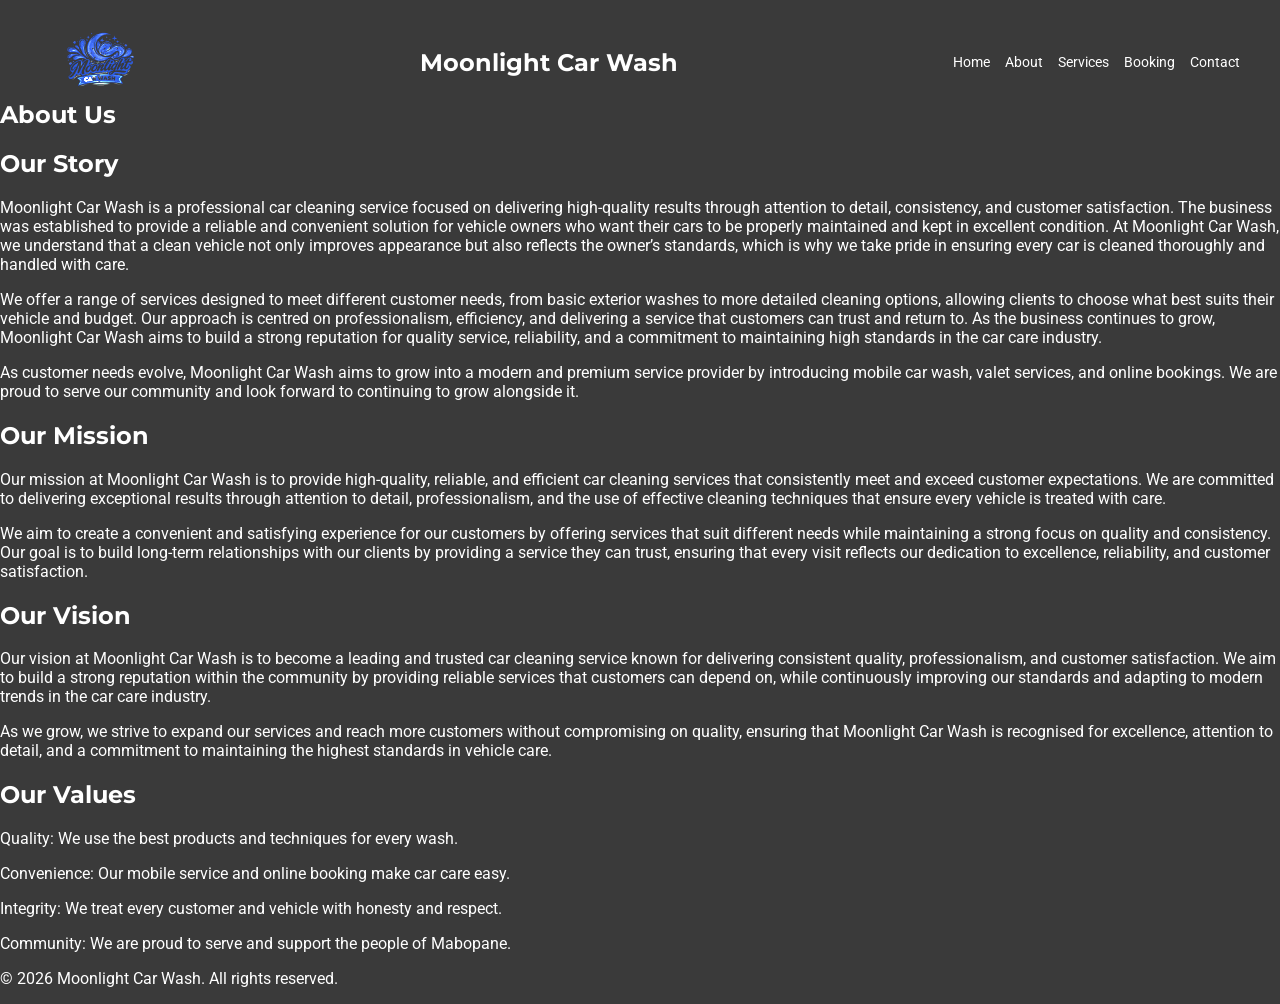
==== about.html @ e62a8f8e "edited css and added some information on my html" ====
<!DOCTYPE html>
<html>
<head>
    <title>About Us</title>
    <!-- Font Awesome for social media icons -->
    <link rel="stylesheet" href="https://cdnjs.cloudflare.com/ajax/libs/font-awesome/6.5.0/css/all.min.css">
    <link rel="stylesheet" href="css/style.css">
    <link href="https://fonts.googleapis.com/css2?family=Montserrat:wght@400;700&family=Roboto&display=swap" rel="stylesheet">
</head>

<body>
    <!-- Header with logo and navigation menu -->

    <header id="header">
    <div class="logo">
        <img src="image/image-logo.png" style="width:120px; filter: brightness(3.5);alt="logo">
    </div>

         <h2>Moonlight Car Wash</h2>
         <!-- Navigation links to all pages -->

         <nav> 
             <a href="index.html">Home</a>
             <a href="about.html">About</a>
             <a href="services.html">Services</a>
             <a href="booking.html">Booking</a>
             <a href="contact.html">Contact</a>
         </nav>
    </header> 
  
    <!-- Main about us content section -->

      <section class="page-content">
        <h1>About Us</h1>
      
        <!-- Business history -->

        <h2>Our Story</h2>
        <p>
           Moonlight Car Wash is a professional car cleaning service focused on delivering high-quality results through attention to detail, consistency, 
           and customer satisfaction. The business was established to provide a reliable and convenient solution for vehicle owners who want their
           cars to be properly maintained and kept in excellent condition. At Moonlight Car Wash, we understand that a clean vehicle not only improves 
           appearance but also reflects the owner’s standards, which is why we take pride in ensuring every car is cleaned thoroughly and handled with care.  
        </p>

         <p>
           We offer a range of services designed to meet different customer needs, from basic exterior washes to more detailed cleaning options, 
           allowing clients to choose what best suits their vehicle and budget. Our approach is centred on professionalism, efficiency, and 
           delivering a service that customers can trust and return to. As the business continues to grow, Moonlight Car Wash aims to build a strong
           reputation for quality service, reliability, and a commitment to maintaining high standards in the car care industry.
        </p>

        <p>
           As customer needs evolve, Moonlight Car Wash aims to grow into a modern and premium service provider by introducing
           mobile car wash, valet services, and online bookings. We are proud to serve our community and look forward to 
           continuing to grow alongside it.
        </p> 
 
        <!-- Mission statement -->

        <h2>Our Mission</h2>
       
        <p>
           Our mission at Moonlight Car Wash is to provide high-quality, reliable, and efficient car cleaning services that consistently meet and 
           exceed customer expectations. We are committed to delivering exceptional results through attention to detail, professionalism, 
           and the use of effective cleaning techniques that ensure every vehicle is treated with care. 
        </p>

        <p> 
           We aim to create a convenient and satisfying experience for our customers by offering services that suit different 
           needs while maintaining a strong focus on quality and consistency. Our goal is to build long-term relationships with our 
           clients by providing a service they can trust, ensuring that every visit reflects our dedication to excellence, reliability, 
           and customer satisfaction.
        </p>
       
        
        <!-- Vision statement -->

        <h2>Our Vision</h2>
        <p>
           Our vision at Moonlight Car Wash is to become a leading and trusted car cleaning service known for delivering consistent quality, professionalism, 
           and customer satisfaction. We aim to build a strong reputation within the community by providing reliable services that customers can depend on, while
           continuously improving our standards and adapting to modern trends in the car care industry. 
       </p>

        <p>
           As we grow, we strive to expand our services and reach more customers without compromising on quality, ensuring that Moonlight Car Wash 
           is recognised for excellence, attention to detail, and a commitment to maintaining the highest standards in vehicle care.
        </p>

        <!-- Core values -->

        <h2>Our Values</h2>
        <p>Quality: We use the best products and techniques for every wash.</p>
        <p>Convenience: Our mobile service and online booking make car care easy.</p>
        <p>Integrity: We treat every customer and vehicle with honesty and respect.</p>
        <p>Community: We are proud to serve and support the people of Mabopane.</p>
    </section>
   
    <!-- Footer with copyright -->

    <footer>
        <p>&copy; 2026 Moonlight Car Wash. All rights reserved.</p>
    </footer>

  </body>
</html>
---- css/style.css ----
* {
    box-sizing: border-box;
}

body {
    margin: 0;
    font-family: 'Roboto', sans-serif;
    background-color: #3a3a3a;
    color: #ffffff;
    overflow-x: hidden;
}


h1, h2, h3 {
    font-family: 'Montserrat', sans-serif;
}


header {
    position: absolute;
    top: 0;
    width: 100%;

    display: flex;
    justify-content: space-between;
    align-items: center;

    padding: 20px 40px;
}

.page-content { 
    margin-top: 100px;
}


nav {
    display: flex;
    align-items: center;
}

nav a {
    color: #ffffff;
    margin-left: 15px;
    text-decoration: none;
    font-size: 14px;
}


.hero {
    height: 100vh;

    display: flex;
    flex-direction: column;
    justify-content: center;

    padding: 0 40px;

    background: linear-gradient(
        rgba(0,0,0,0.6),
        rgba(0,0,0,0.9)
    ),
    url("images/hero.jpg");

    background-size: cover;
    background-position: center;
}

.hero h1 {
    font-size: 60px;
    margin: 0;
}

.hero p {
    font-size: 18px;
    color: #9e9e9e;
}


.btn {
    margin-top: 20px;
    padding: 10px 25px;

    border: 1px solid #ffffff;
    background: transparent;
    color: #ffffff;

    text-decoration: none;
    display: inline-block;
    width: fit-content;
}

.btn:hover {
    background: #ffffff;
    color: #000000;
}


.services {
    padding: 100px 60px;
    background-color: #3a3a3a;
}

.services h2 {
    font-size: 45px;
    margin-bottom: 50px;
}


.service-container {
    display: flex;
    gap: 35px;
    justify-content: center;
    flex-wrap: wrap;
}


.service-box {
    width: 350px;
}


.service-box img {
    width: 100%;
    height: 250px;
    object-fit: cover;

    transition: 0.4s;
}

.service-box:hover img {
    transform: scale(1.03);
}


.service-box h3 {
    font-size: 24px;
    margin-top: 20px;
}

.service-box p {
    color: #d6d6d6;
    line-height: 1.6;
}

@media (max-width: 768px) {

    header {
        padding: 15px 20px;
    }

    nav {
        flex-wrap: wrap;
        justify-content: center;
    }

    nav a {
        margin: 8px;
        font-size: 12px;
    }

    .hero {
        padding: 0 20px;
    }

    .hero h1 {
        font-size: 35px;
    }

    .hero p {
        font-size: 14px;
    }

    .service-container {
        flex-direction: column;
        align-items: center;
    }

    .service-box {
        width: 90%;
    }
}

.service-box {
    width: 350px;
    height: 300px;

    display: flex;
    align-items: flex-end;
    padding: 20px;

    color: #ffffff;

    background-size: cover;
    background-position: center;

    position: relative;
    overflow: hidden;
}


.service-box::before {
    content: "";
    position: absolute;
    top: 0;
    left: 0;
    right: 0;
    bottom: 0;

    background: rgba(0, 0, 0, 0.5);
}


.service-box h3 {
    position: relative;
    z-index: 1;
    font-size: 24px;
}

.service-box p {
    position: relative;
    z-index: 1;

 .basic {
     background-image: url("image/professional-washer-blue-uniform-washing-luxury-car-with-water-gun-open-air-car-wash.jpg");
}
.valet {
    background-image: url("image/car-wash-detailing-station (1).jpg");
}

.mobile {
        background-image:url("image/car-wash-detail.jpg");

}

section {
    padding-top: 120px;
}
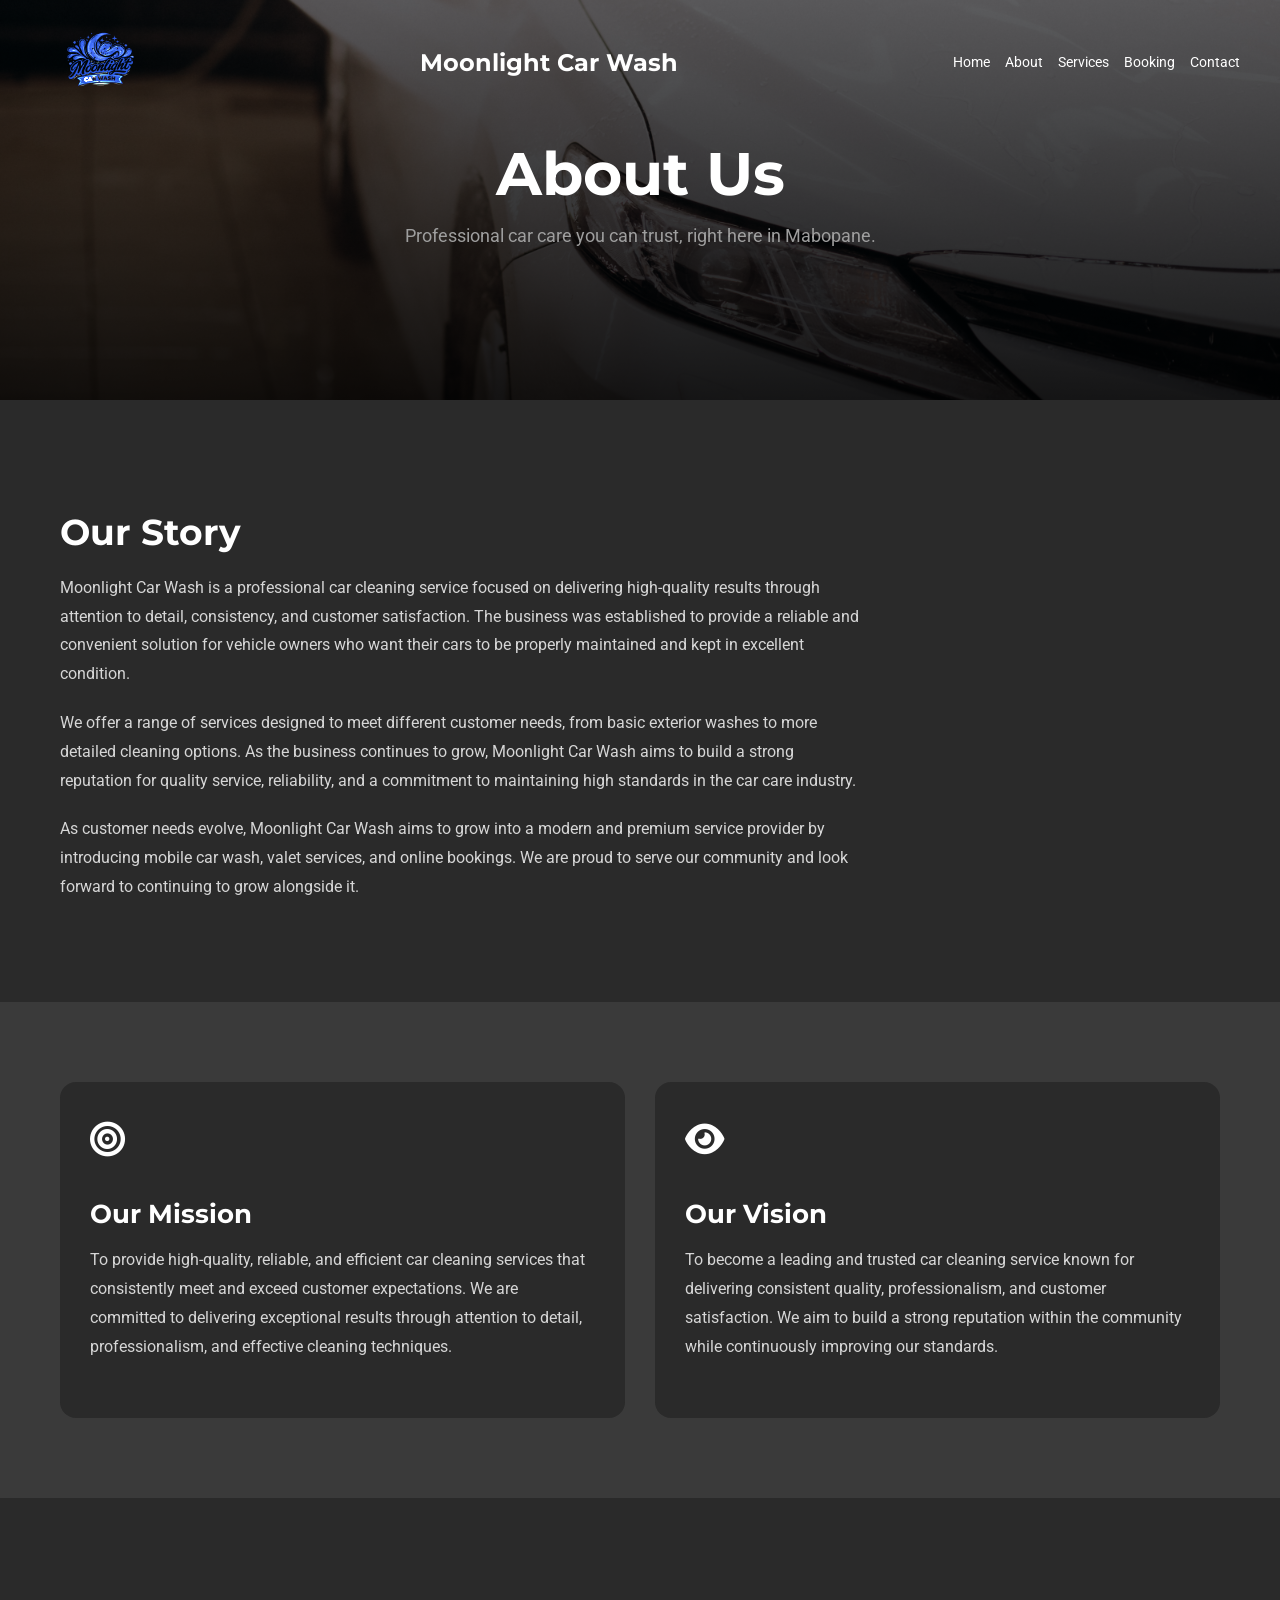
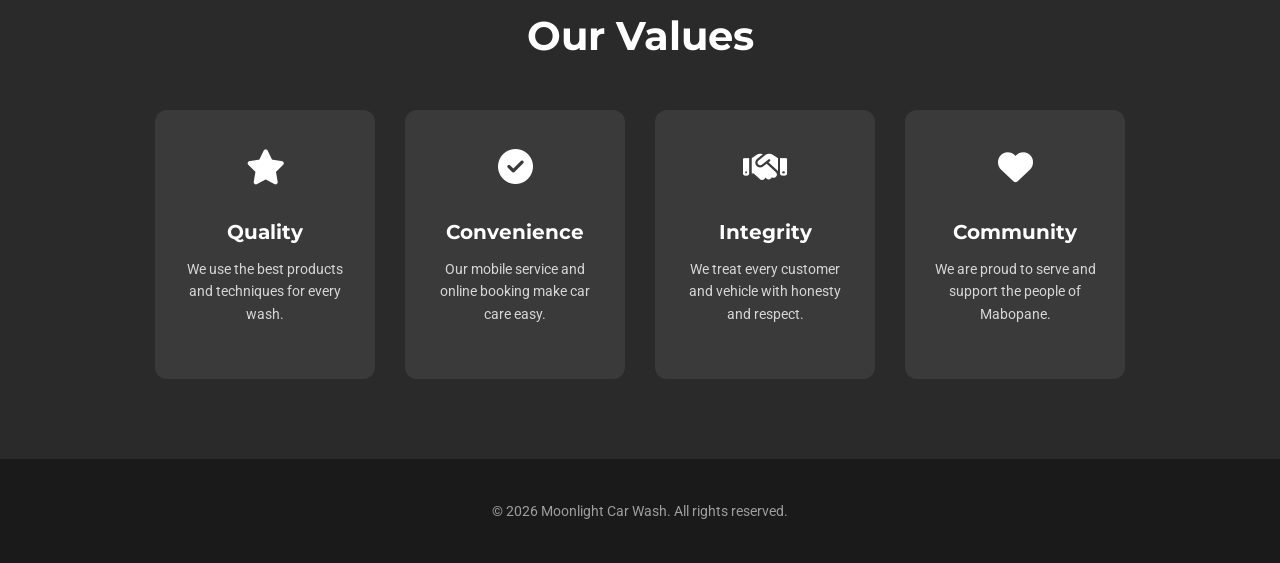
==== commit 8a241854: "styled booking and contact using css" ====
--- a/about.html
+++ b/about.html
@@ -1,107 +1,88 @@
 <!DOCTYPE html>
-<html>
+<html lang="en">
 <head>
+    <meta charset="UTF-8">
+    <meta name="viewport" content="width=device-width, initial-scale=1.0">
     <title>About Us</title>
-    <!-- Font Awesome for social media icons -->
     <link rel="stylesheet" href="https://cdnjs.cloudflare.com/ajax/libs/font-awesome/6.5.0/css/all.min.css">
     <link rel="stylesheet" href="css/style.css">
     <link href="https://fonts.googleapis.com/css2?family=Montserrat:wght@400;700&family=Roboto&display=swap" rel="stylesheet">
 </head>
 
 <body>
-    <!-- Header with logo and navigation menu -->
 
-    <header id="header">
-    <div class="logo">
-        <img src="image/image-logo.png" style="width:120px; filter: brightness(3.5);alt="logo">
-    </div>
+    <header>
+        <div class="logo">
+            <img src="image/image-logo.png" style="width:120px; filter: brightness(3.5);" alt="logo">
+        </div>
+        <h2>Moonlight Car Wash</h2>
+        <nav>
+            <a href="index.html">Home</a>
+            <a href="about.html">About</a>
+            <a href="services.html">Services</a>
+            <a href="booking.html">Booking</a>
+            <a href="contact.html">Contact</a>
+        </nav>
+    </header>
 
-         <h2>Moonlight Car Wash</h2>
-         <!-- Navigation links to all pages -->
+    <section class="about-hero">
+        <h1>About Us</h1>
+        <p>Professional car care you can trust, right here in Mabopane.</p>
+    </section>
 
-         <nav> 
-             <a href="index.html">Home</a>
-             <a href="about.html">About</a>
-             <a href="services.html">Services</a>
-             <a href="booking.html">Booking</a>
-             <a href="contact.html">Contact</a>
-         </nav>
-    </header> 
-  
-    <!-- Main about us content section -->
+    <section class="about-story">
+        <div class="about-text">
+            <h2>Our Story</h2>
+            <p>Moonlight Car Wash is a professional car cleaning service focused on delivering high-quality results through attention to detail, consistency, and customer satisfaction. The business was established to provide a reliable and convenient solution for vehicle owners who want their cars to be properly maintained and kept in excellent condition.</p>
+            <p>We offer a range of services designed to meet different customer needs, from basic exterior washes to more detailed cleaning options. As the business continues to grow, Moonlight Car Wash aims to build a strong reputation for quality service, reliability, and a commitment to maintaining high standards in the car care industry.</p>
+            <p>As customer needs evolve, Moonlight Car Wash aims to grow into a modern and premium service provider by introducing mobile car wash, valet services, and online bookings. We are proud to serve our community and look forward to continuing to grow alongside it.</p>
+        </div>
+    </section>
 
-      <section class="page-content">
-        <h1>About Us</h1>
-      
-        <!-- Business history -->
+    <section class="about-cards">
+        <div class="about-card">
+            <i class="fa fa-bullseye"></i>
+            <h2>Our Mission</h2>
+            <p>To provide high-quality, reliable, and efficient car cleaning services that consistently meet and exceed customer expectations. We are committed to delivering exceptional results through attention to detail, professionalism, and effective cleaning techniques.</p>
+        </div>
 
-        <h2>Our Story</h2>
-        <p>
-           Moonlight Car Wash is a professional car cleaning service focused on delivering high-quality results through attention to detail, consistency, 
-           and customer satisfaction. The business was established to provide a reliable and convenient solution for vehicle owners who want their
-           cars to be properly maintained and kept in excellent condition. At Moonlight Car Wash, we understand that a clean vehicle not only improves 
-           appearance but also reflects the owner’s standards, which is why we take pride in ensuring every car is cleaned thoroughly and handled with care.  
-        </p>
+        <div class="about-card">
+            <i class="fa fa-eye"></i>
+            <h2>Our Vision</h2>
+            <p>To become a leading and trusted car cleaning service known for delivering consistent quality, professionalism, and customer satisfaction. We aim to build a strong reputation within the community while continuously improving our standards.</p>
+        </div>
+    </section>
 
-         <p>
-           We offer a range of services designed to meet different customer needs, from basic exterior washes to more detailed cleaning options, 
-           allowing clients to choose what best suits their vehicle and budget. Our approach is centred on professionalism, efficiency, and 
-           delivering a service that customers can trust and return to. As the business continues to grow, Moonlight Car Wash aims to build a strong
-           reputation for quality service, reliability, and a commitment to maintaining high standards in the car care industry.
-        </p>
-
-        <p>
-           As customer needs evolve, Moonlight Car Wash aims to grow into a modern and premium service provider by introducing
-           mobile car wash, valet services, and online bookings. We are proud to serve our community and look forward to 
-           continuing to grow alongside it.
-        </p> 
- 
-        <!-- Mission statement -->
-
-        <h2>Our Mission</h2>
-       
-        <p>
-           Our mission at Moonlight Car Wash is to provide high-quality, reliable, and efficient car cleaning services that consistently meet and 
-           exceed customer expectations. We are committed to delivering exceptional results through attention to detail, professionalism, 
-           and the use of effective cleaning techniques that ensure every vehicle is treated with care. 
-        </p>
-
-        <p> 
-           We aim to create a convenient and satisfying experience for our customers by offering services that suit different 
-           needs while maintaining a strong focus on quality and consistency. Our goal is to build long-term relationships with our 
-           clients by providing a service they can trust, ensuring that every visit reflects our dedication to excellence, reliability, 
-           and customer satisfaction.
-        </p>
-       
-        
-        <!-- Vision statement -->
-
-        <h2>Our Vision</h2>
-        <p>
-           Our vision at Moonlight Car Wash is to become a leading and trusted car cleaning service known for delivering consistent quality, professionalism, 
-           and customer satisfaction. We aim to build a strong reputation within the community by providing reliable services that customers can depend on, while
-           continuously improving our standards and adapting to modern trends in the car care industry. 
-       </p>
-
-        <p>
-           As we grow, we strive to expand our services and reach more customers without compromising on quality, ensuring that Moonlight Car Wash 
-           is recognised for excellence, attention to detail, and a commitment to maintaining the highest standards in vehicle care.
-        </p>
-
-        <!-- Core values -->
-
+    <section class="about-values">
         <h2>Our Values</h2>
-        <p>Quality: We use the best products and techniques for every wash.</p>
-        <p>Convenience: Our mobile service and online booking make car care easy.</p>
-        <p>Integrity: We treat every customer and vehicle with honesty and respect.</p>
-        <p>Community: We are proud to serve and support the people of Mabopane.</p>
+        <div class="values-container">
+            <div class="value-box">
+                <i class="fa fa-star"></i>
+                <h3>Quality</h3>
+                <p>We use the best products and techniques for every wash.</p>
+            </div>
+            <div class="value-box">
+                <i class="fa fa-check-circle"></i>
+                <h3>Convenience</h3>
+                <p>Our mobile service and online booking make car care easy.</p>
+            </div>
+            <div class="value-box">
+                <i class="fa fa-handshake"></i>
+                <h3>Integrity</h3>
+                <p>We treat every customer and vehicle with honesty and respect.</p>
+            </div>
+            <div class="value-box">
+                <i class="fa fa-heart"></i>
+                <h3>Community</h3>
+                <p>We are proud to serve and support the people of Mabopane.</p>
+            </div>
+        </div>
     </section>
-   
-    <!-- Footer with copyright -->
 
     <footer>
         <p>&copy; 2026 Moonlight Car Wash. All rights reserved.</p>
     </footer>
 
-  </body>
+</body>
 </html>
+
--- a/css/style.css
+++ b/css/style.css
@@ -100,11 +100,12 @@
 .services {
     padding: 100px 60px;
     background-color: #3a3a3a;
+    text-align: center;
 }
 
 .services h2 {
     font-size: 45px;
-    margin-bottom: 50px;
+    margin-bottom: 20px;
 }
 
 
@@ -181,59 +182,653 @@
         width: 90%;
     }
 }
-
 .service-box {
-    width: 350px;
-    height: 300px;
-
-    display: flex;
-    align-items: flex-end;
+    width: 300px;
+    height: 350px;
+    border-radius: 20px;
+    overflow: hidden;
+    display: flex;
+    flex-direction: column;
+    justify-content: flex-end;
     padding: 20px;
-
-    color: #ffffff;
-
+    color: #ffffff;
     background-size: cover;
     background-position: center;
-
     position: relative;
-    overflow: hidden;
-}
-
+}
 
 .service-box::before {
     content: "";
     position: absolute;
-    top: 0;
-    left: 0;
-    right: 0;
-    bottom: 0;
-
-    background: rgba(0, 0, 0, 0.5);
-}
-
+    inset: 0;
+    background: linear-gradient(
+        to top,
+        rgba(0, 0, 0, 0.8),
+        rgba(0, 0, 0, 0.2)
+    );
+}
 
 .service-box h3 {
     position: relative;
     z-index: 1;
-    font-size: 24px;
+    font-size: 18px;
 }
 
 .service-box p {
     position: relative;
     z-index: 1;
-
- .basic {
-     background-image: url("image/professional-washer-blue-uniform-washing-luxury-car-with-water-gun-open-air-car-wash.jpg");
-}
+}
+
+.basic {
+    background-image: url("../image/professional-washer-blue-uniform-washing-luxury-car-with-water-gun-open-air-car-wash.jpg");
+}
+
 .valet {
-    background-image: url("image/car-wash-detailing-station (1).jpg");
+    background-image: url("../image/car-wash-detailing-station (1).jpg");
 }
 
 .mobile {
-        background-image:url("image/car-wash-detail.jpg");
-
-}
-
-section {
+    background-image: url("../image/car-wash-detail.jpg");
+}
+
+.section {
     padding-top: 120px;
+}
+
+.service .btn {
+    margin-bottom: 40px;
+    display: inline-block;
+}
+
+.why-us {
+    padding: 80px 60px;
+    background-color: #2a2a2a;
+    text-align: center;
+}
+
+.why-us h2 {
+    font-size: 40px;
+    margin-bottom: 15px;
+}
+
+.why-us > p {
+    color: #9e9e9e;
+    margin-bottom: 50px;
+}
+
+.why-container {
+    display: flex;
+    justify-content: center;
+    gap: 30px;
+    flex-wrap: wrap;
+}
+
+.why-box {
+    background-color: #3a3a3a;
+    border: 1px solid #555;
+    border-radius: 12px;
+    padding: 30px 20px;
+    width: 200px;
+    text-align: center;
+}
+
+.why-box i {
+    font-size: 30px;
+    margin-bottom: 15px;
+    color: #ffffff;
+}
+
+.why-box p {
+    color: #d6d6d6;
+    font-size: 14px;
+    line-height: 1.6;
+}
+
+footer {
+    background-color: #1a1a1a;
+    text-align: center;
+    padding: 30px;
+    color: #9e9e9e;
+    font-size: 14px;
+}
+
+.hero {
+    height: 100vh;
+    display: flex;
+    flex-direction: column;
+    justify-content: center;
+    padding: 0 40px;
+    background: linear-gradient(
+        rgba(0,0,0,0.5),
+        rgba(0,0,0,0.8)
+    ),
+    url("../image/car-wash-spray.jpg");
+    background-size: cover;
+    background-position: center;
+}
+
+.hero h1 {
+    font-size: 80px;
+    margin: 0;
+}
+
+.hero p {
+    font-size: 20px;
+    color: #9e9e9e;
+}
+
+.page-content {
+    padding: 140px 60px 80px;
+}
+
+.page-content h1 {
+    font-size: 50px;
+    margin-bottom: 10px;
+}
+
+.page-subtitle {
+    color: #9e9e9e;
+    margin-bottom: 60px;
+    font-size: 16px;
+}
+
+.pricing-container {
+    display: flex;
+    flex-direction: column;
+    gap: 40px;
+}
+
+.pricing-box {
+    display: flex;
+    gap: 40px;
+    background-color: #2a2a2a;
+    border-radius: 16px;
+    overflow: hidden;
+    align-items: center;
+}
+
+.pricing-box img {
+    width: 350px;
+    height: 250px;
+    object-fit: cover;
+    flex-shrink: 0;
+}
+
+.pricing-info {
+    padding: 30px;
+}
+
+.pricing-info h2 {
+    font-size: 28px;
+    margin-bottom: 10px;
+}
+
+.pricing-info p {
+    color: #d6d6d6;
+    line-height: 1.6;
+}
+
+.pricing-info ul {
+    color: #d6d6d6;
+    line-height: 2;
+    padding-left: 20px;
+    margin-bottom: 20px;
+}
+
+.price {
+    font-size: 28px;
+    font-weight: bold;
+    color: #ffffff;
+    margin-bottom: 20px;
+}
+
+.additional-services {
+    margin-top: 80px;
+    text-align: center;
+}
+
+.additional-services h2 {
+    font-size: 36px;
+    margin-bottom: 40px;
+}
+
+.additional-container {
+    display: flex;
+    justify-content: center;
+    gap: 30px;
+    flex-wrap: wrap;
+}
+
+.additional-box {
+    background-color: #2a2a2a;
+    border-radius: 12px;
+    padding: 40px 30px;
+    width: 200px;
+    text-align: center;
+}
+
+.additional-box i {
+    font-size: 35px;
+    margin-bottom: 15px;
+    color: #ffffff;
+}
+
+.additional-box p {
+    color: #d6d6d6;
+    font-size: 16px;
+}
+
+@media (max-width: 768px) {
+    .pricing-box {
+        flex-direction: column;
+    }
+
+    .pricing-box img {
+        width: 100%;
+        height: 200px;
+    }
+
+    .page-content {
+        padding: 120px 20px 60px;
+    }
+}
+
+.about-hero {
+    background: linear-gradient(
+        rgba(0,0,0,0.6),
+        rgba(0,0,0,0.9)
+    ),
+    url("../image/car-wash-spray.jpg");
+    background-size: cover;
+    background-position: center;
+    height: 400px;
+    display: flex;
+    flex-direction: column;
+    justify-content: center;
+    align-items: center;
+    text-align: center;
+    padding: 0 40px;
+}
+
+.about-hero h1 {
+    font-size: 60px;
+    margin: 0;
+}
+
+.about-hero p {
+    color: #9e9e9e;
+    font-size: 18px;
+    margin-top: 15px;
+}
+
+.about-story {
+    padding: 80px 60px;
+    background-color: #2a2a2a;
+}
+
+.about-text h2 {
+    font-size: 36px;
+    margin-bottom: 20px;
+}
+
+.about-text p {
+    color: #d6d6d6;
+    line-height: 1.8;
+    margin-bottom: 20px;
+    max-width: 800px;
+}
+
+.about-cards {
+    display: flex;
+    gap: 30px;
+    padding: 80px 60px;
+    background-color: #3a3a3a;
+    flex-wrap: wrap;
+}
+
+.about-card {
+    flex: 1;
+    min-width: 280px;
+    background-color: #2a2a2a;
+    border-radius: 16px;
+    padding: 40px 30px;
+}
+
+.about-card i {
+    font-size: 35px;
+    margin-bottom: 20px;
+    color: #ffffff;
+}
+
+.about-card h2 {
+    font-size: 26px;
+    margin-bottom: 15px;
+}
+
+.about-card p {
+    color: #d6d6d6;
+    line-height: 1.8;
+}
+
+.about-values {
+    padding: 80px 60px;
+    background-color: #2a2a2a;
+    text-align: center;
+}
+
+.about-values h2 {
+    font-size: 40px;
+    margin-bottom: 50px;
+}
+
+.values-container {
+    display: flex;
+    justify-content: center;
+    gap: 30px;
+    flex-wrap: wrap;
+}
+
+.value-box {
+    background-color: #3a3a3a;
+    border-radius: 12px;
+    padding: 40px 25px;
+    width: 220px;
+    text-align: center;
+}
+
+.value-box i {
+    font-size: 35px;
+    margin-bottom: 15px;
+    color: #ffffff;
+}
+
+.value-box h3 {
+    font-size: 20px;
+    margin-bottom: 10px;
+}
+
+.value-box p {
+    color: #d6d6d6;
+    font-size: 14px;
+    line-height: 1.6;
+}
+
+@media (max-width: 768px) {
+    .about-hero h1 {
+        font-size: 40px;
+    }
+
+    .about-story,
+    .about-cards,
+    .about-values {
+        padding: 60px 20px;
+    }
+
+    .about-cards {
+        flex-direction: column;
+    }
+}
+
+.booking-hero {
+    background: linear-gradient(
+        rgba(0,0,0,0.6),
+        rgba(0,0,0,0.9)
+    ),
+    url("../image/car-wash-spray.jpg");
+    background-size: cover;
+    background-position: center;
+    height: 350px;
+    display: flex;
+    flex-direction: column;
+    justify-content: center;
+    align-items: center;
+    text-align: center;
+    padding: 0 40px;
+}
+
+.booking-hero h1 {
+    font-size: 55px;
+    margin: 0;
+}
+
+.booking-hero p {
+    color: #9e9e9e;
+    font-size: 18px;
+    margin-top: 15px;
+}
+
+.booking-section {
+    padding: 80px 60px;
+    background-color: #3a3a3a;
+    display: flex;
+    justify-content: center;
+}
+
+.booking-form {
+    background-color: #2a2a2a;
+    border-radius: 16px;
+    padding: 50px;
+    width: 100%;
+    max-width: 600px;
+}
+
+.booking-form h2 {
+    font-size: 28px;
+    margin-bottom: 30px;
+}
+
+.form-group {
+    margin-bottom: 25px;
+    display: flex;
+    flex-direction: column;
+}
+
+.form-group label {
+    font-size: 14px;
+    margin-bottom: 8px;
+    color: #9e9e9e;
+    font-family: 'Montserrat', sans-serif;
+}
+
+.form-group input,
+.form-group select,
+.form-group textarea {
+    background-color: #3a3a3a;
+    border: 1px solid #555;
+    border-radius: 8px;
+    padding: 12px 15px;
+    color: #ffffff;
+    font-size: 14px;
+    font-family: 'Roboto', sans-serif;
+    outline: none;
+}
+
+.form-group input:focus,
+.form-group select:focus,
+.form-group textarea:focus {
+    border-color: #ffffff;
+}
+
+.form-group textarea {
+    height: 120px;
+    resize: vertical;
+}
+
+.form-group select option {
+    background-color: #2a2a2a;
+}
+
+.booking-form .btn {
+    width: 100%;
+    text-align: center;
+    padding: 15px;
+    font-size: 16px;
+    cursor: pointer;
+    font-family: 'Montserrat', sans-serif;
+}
+
+@media (max-width: 768px) {
+    .booking-section {
+        padding: 60px 20px;
+    }
+
+    .booking-form {
+        padding: 30px 20px;
+    }
+
+    .booking-hero h1 {
+        font-size: 36px;
+    }
+}
+
+.contact-hero {
+    background: linear-gradient(
+        rgba(0,0,0,0.6),
+        rgba(0,0,0,0.9)
+    ),
+    url("../image/car-wash-spray.jpg");
+    background-size: cover;
+    background-position: center;
+    height: 350px;
+    display: flex;
+    flex-direction: column;
+    justify-content: center;
+    align-items: center;
+    text-align: center;
+    padding: 0 40px;
+}
+
+.contact-hero h1 {
+    font-size: 55px;
+    margin: 0;
+}
+
+.contact-hero p {
+    color: #9e9e9e;
+    font-size: 18px;
+    margin-top: 15px;
+}
+
+.contact-section {
+    display: flex;
+    gap: 40px;
+    padding: 80px 60px;
+    background-color: #3a3a3a;
+    flex-wrap: wrap;
+}
+
+.contact-info {
+    flex: 1;
+    min-width: 280px;
+    display: flex;
+    flex-direction: column;
+    gap: 30px;
+}
+
+.contact-info h2 {
+    font-size: 28px;
+    margin-bottom: 10px;
+}
+
+.contact-detail {
+    display: flex;
+    align-items: flex-start;
+    gap: 20px;
+    background-color: #2a2a2a;
+    border-radius: 12px;
+    padding: 20px;
+}
+
+.contact-detail i {
+    font-size: 22px;
+    color: #ffffff;
+    margin-top: 4px;
+}
+
+.contact-detail h3 {
+    font-size: 16px;
+    margin: 0 0 5px;
+}
+
+.contact-detail p {
+    color: #d6d6d6;
+    margin: 0;
+    font-size: 14px;
+}
+
+.social-links h3 {
+    font-size: 18px;
+    margin-bottom: 15px;
+}
+
+.social-icons {
+    display: flex;
+    gap: 15px;
+}
+
+.social-icons a {
+    background-color: #2a2a2a;
+    color: #ffffff;
+    width: 45px;
+    height: 45px;
+    border-radius: 50%;
+    display: flex;
+    align-items: center;
+    justify-content: center;
+    font-size: 18px;
+    text-decoration: none;
+    transition: background 0.3s;
+}
+
+.social-icons a:hover {
+    background-color: #ffffff;
+    color: #000000;
+}
+
+.contact-form {
+    flex: 1;
+    min-width: 280px;
+    background-color: #2a2a2a;
+    border-radius: 16px;
+    padding: 40px;
+}
+
+.contact-form h2 {
+    font-size: 28px;
+    margin-bottom: 30px;
+}
+
+.contact-form .btn {
+    width: 100%;
+    text-align: center;
+    padding: 15px;
+    font-size: 16px;
+    cursor: pointer;
+    font-family: 'Montserrat', sans-serif;
+}
+
+.map-section {
+    padding: 60px;
+    background-color: #2a2a2a;
+}
+
+.map-section h2 {
+    font-size: 36px;
+    margin-bottom: 30px;
+    text-align: center;
+}
+
+@media (max-width: 768px) {
+    .contact-section {
+        flex-direction: column;
+        padding: 60px 20px;
+    }
+
+    .contact-hero h1 {
+        font-size: 36px;
+    }
+
+    .map-section {
+        padding: 40px 20px;
+    }
 }
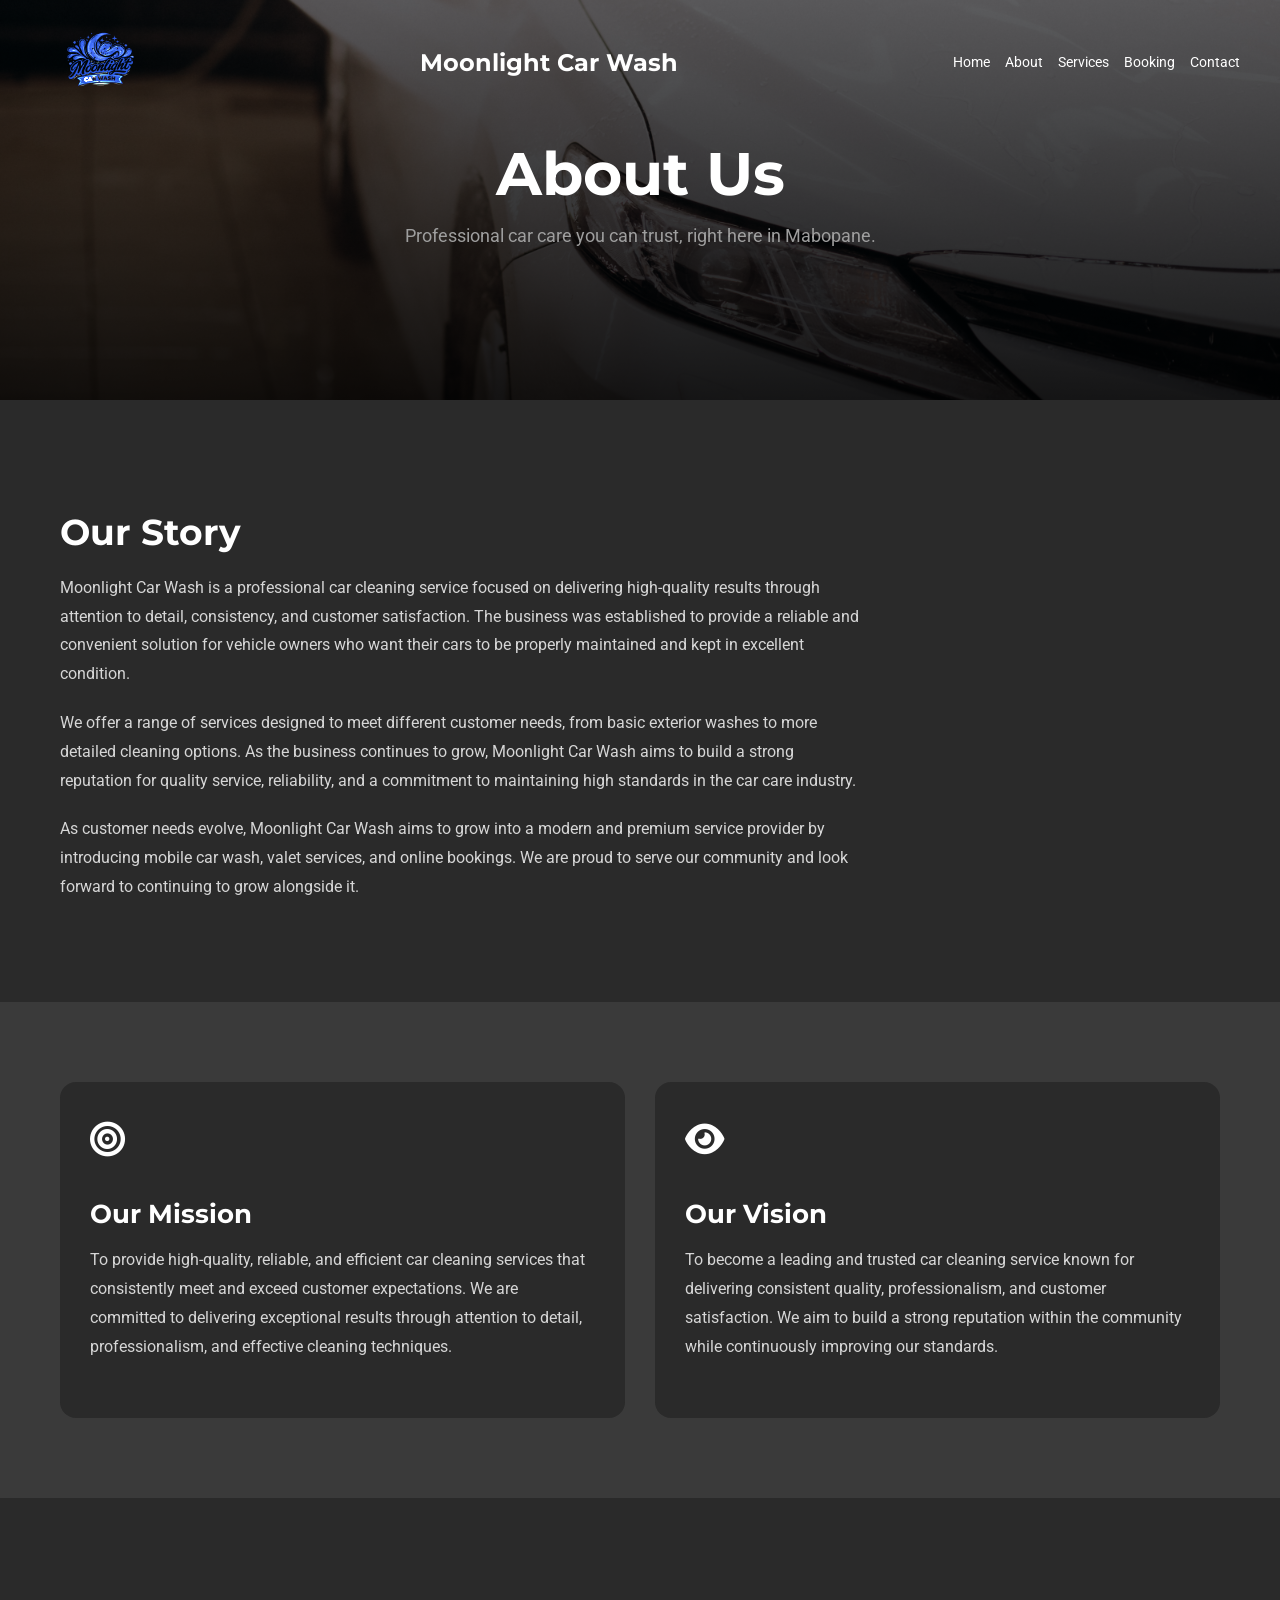
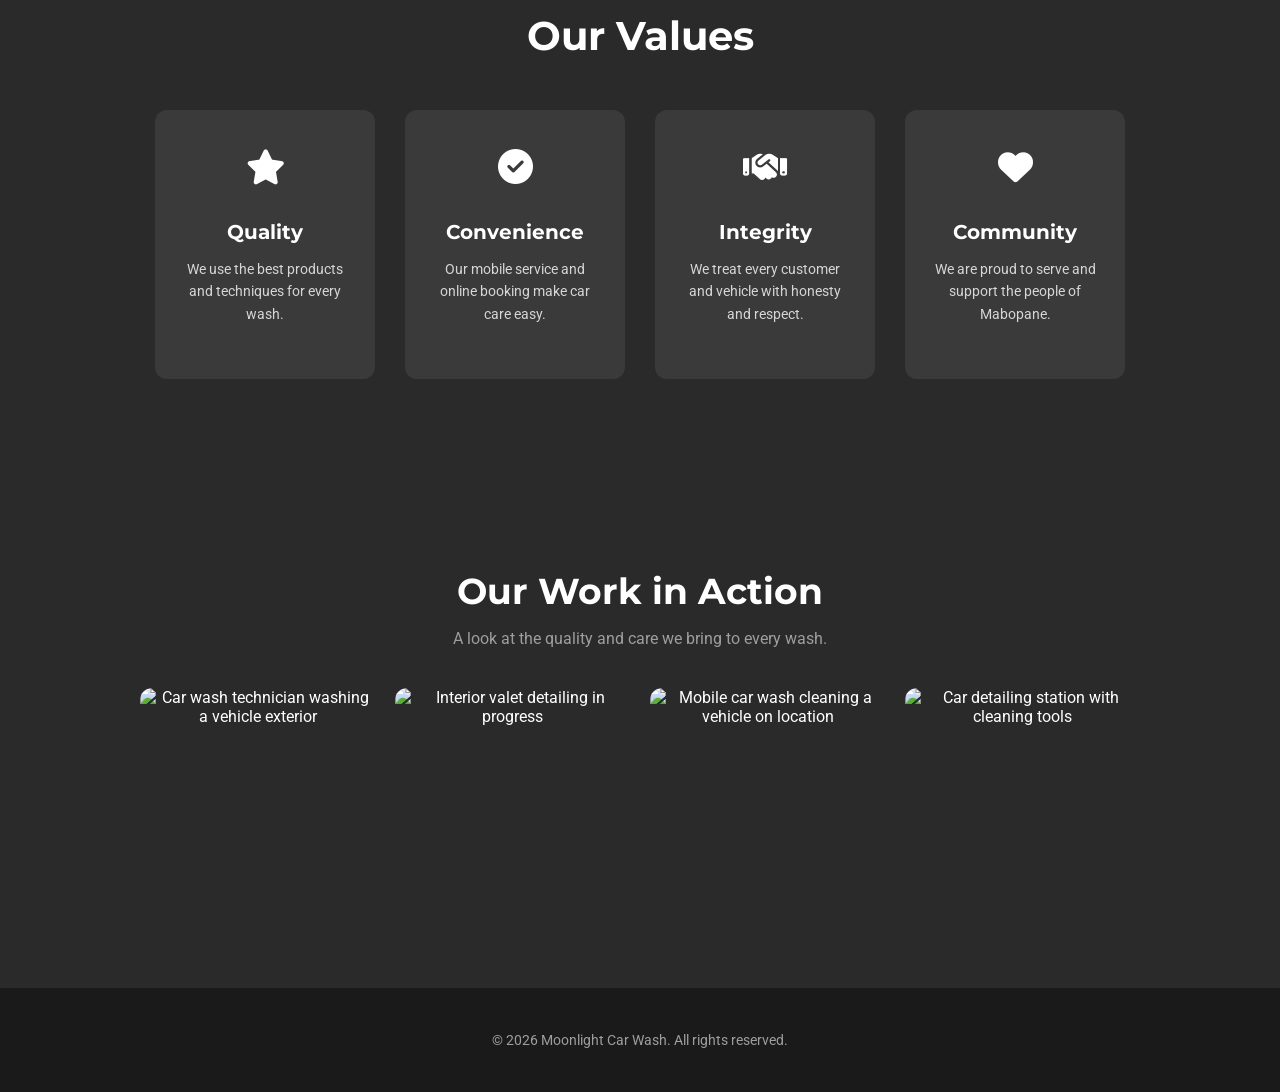
==== commit fa7116d5: "edited css and java script" ====
--- a/about.html
+++ b/about.html
@@ -3,7 +3,13 @@
 <head>
     <meta charset="UTF-8">
     <meta name="viewport" content="width=device-width, initial-scale=1.0">
-    <title>About Us</title>
+    <title>About Us | Moonlight Car Wash</title>
+    <meta name="description" content="Learn about Moonlight Car Wash's mission, vision, and values. A trusted car cleaning service based in Mabopane, South Africa.">
+
+
+    <meta name="description" content="Moonlight Car Wash offers professional car cleaning services in Mabopane, including basic wash, valet service, and mobile car wash at affordable prices.">
+    <meta name="keywords" content="car wash Mabopane, mobile car wash, valet service, car cleaning South Africa">
+
     <link rel="stylesheet" href="https://cdnjs.cloudflare.com/ajax/libs/font-awesome/6.5.0/css/all.min.css">
     <link rel="stylesheet" href="css/style.css">
     <link href="https://fonts.googleapis.com/css2?family=Montserrat:wght@400;700&family=Roboto&display=swap" rel="stylesheet">
@@ -16,7 +22,14 @@
             <img src="image/image-logo.png" style="width:120px; filter: brightness(3.5);" alt="logo">
         </div>
         <h2>Moonlight Car Wash</h2>
-        <nav>
+
+        <div class="hamburger" id="hamburger">
+            <span></span>
+            <span></span>
+            <span></span>
+        </div>
+
+        <nav id="nav-menu">
             <a href="index.html">Home</a>
             <a href="about.html">About</a>
             <a href="services.html">Services</a>
@@ -79,9 +92,27 @@
         </div>
     </section>
 
+    <section class="gallery-section">
+    <h2>Our Work in Action</h2>
+    <p>A look at the quality and care we bring to every wash.</p>
+
+    <div class="gallery-grid">
+        <img src="image/carwash 1.jpg" alt="Car wash technician washing a vehicle exterior" class="gallery-img">
+        <img src="image/carwash 2.jpg" alt="Interior valet detailing in progress" class="gallery-img">
+        <img src="image/carwash 3.jpg" alt="Mobile car wash cleaning a vehicle on location" class="gallery-img">
+        <img src="image/carwash 6.jpg" alt="Car detailing station with cleaning tools" class="gallery-img">
+    </div>
+</section>
+
+<div class="lightbox-overlay" id="lightbox">
+    <button class="lightbox-close" id="lightbox-close">&times;</button>
+    <img src="" alt="" id="lightbox-img">
+</div>
     <footer>
         <p>&copy; 2026 Moonlight Car Wash. All rights reserved.</p>
     </footer>
+     
+    <script src="javascript/script.js"></script>
 
 </body>
 </html>
--- a/css/style.css
+++ b/css/style.css
@@ -831,4 +831,312 @@
     .map-section {
         padding: 40px 20px;
     }
-}+}
+
+.hamburger {
+    display: none;
+    flex-direction: column;
+    gap: 5px;
+    cursor: pointer;
+    z-index: 200;
+}
+
+.hamburger span {
+    width: 25px;
+    height: 3px;
+    background-color: #ffffff;
+}
+
+@media (max-width: 768px) {
+    .hamburger {
+        display: flex;
+    }
+
+    nav {
+        position: fixed;
+        top: 0;
+        right: -100%;
+        height: 100vh;
+        width: 250px;
+        background-color: #1a1a1a;
+        flex-direction: column;
+        justify-content: center;
+        align-items: center;
+        transition: right 0.4s ease;
+    }
+
+    nav.active {
+        right: 0;
+    }
+
+    nav a {
+        margin: 15px 0;
+        font-size: 18px;
+    }
+}
+
+.error-message {
+    color: #ff6b6b;
+    font-size: 12px;
+    margin-top: 5px;
+    display: block;
+    min-height: 16px;
+}
+
+.success-message {
+    color: #4caf50;
+    font-size: 14px;
+    margin-top: 15px;
+    text-align: center;
+    font-weight: bold;
+}
+
+.faq-section {
+    padding: 80px 60px;
+    background-color: #3a3a3a;
+}
+
+.faq-section h2 {
+    font-size: 36px;
+    text-align: center;
+    margin-bottom: 50px;
+}
+
+.accordion {
+    max-width: 700px;
+    margin: 0 auto;
+}
+
+.accordion-item {
+    background-color: #2a2a2a;
+    border-radius: 12px;
+    margin-bottom: 15px;
+    overflow: hidden;
+}
+
+.accordion-header {
+    width: 100%;
+    background: none;
+    border: none;
+    color: #ffffff;
+    font-family: 'Montserrat', sans-serif;
+    font-size: 16px;
+    padding: 20px 25px;
+    text-align: left;
+    cursor: pointer;
+    display: flex;
+    justify-content: space-between;
+    align-items: center;
+}
+
+.accordion-header i {
+    transition: transform 0.3s ease;
+}
+
+.accordion-header.active i {
+    transform: rotate(180deg);
+}
+
+.accordion-content {
+    max-height: 0;
+    overflow: hidden;
+    transition: max-height 0.3s ease;
+    padding: 0 25px;
+}
+
+.accordion-content p {
+    color: #d6d6d6;
+    line-height: 1.6;
+    padding-bottom: 20px;
+}
+
+.tabs {
+    display: flex;
+    justify-content: center;
+    gap: 15px;
+    margin-bottom: 40px;
+    flex-wrap: wrap;
+}
+
+.tab-btn {
+    background: transparent;
+    border: 1px solid #ffffff;
+    color: #ffffff;
+    padding: 10px 25px;
+    border-radius: 30px;
+    cursor: pointer;
+    font-family: 'Montserrat', sans-serif;
+    font-size: 14px;
+    transition: 0.3s;
+}
+
+.tab-btn.active,
+.tab-btn:hover {
+    background-color: #ffffff;
+    color: #000000;
+}
+
+.tab-content {
+    display: none;
+}
+
+.tab-content.active {
+    display: flex;
+}
+
+#addons.tab-content.active {
+    display: block;
+}
+
+.btn-outline {
+    background: transparent;
+    border: 1px solid #888;
+    color: #d6d6d6;
+    margin-left: 10px;
+}
+
+.btn-outline:hover {
+    background: #888;
+    color: #ffffff;
+}
+
+.modal-overlay {
+    display: none;
+    position: fixed;
+    top: 0;
+    left: 0;
+    width: 100%;
+    height: 100%;
+    background: rgba(0,0,0,0.7);
+    justify-content: center;
+    align-items: center;
+    z-index: 1000;
+}
+
+.modal-overlay.active {
+    display: flex;
+}
+
+.modal-box {
+    background-color: #2a2a2a;
+    border-radius: 16px;
+    padding: 40px;
+    max-width: 450px;
+    width: 90%;
+    position: relative;
+}
+
+.modal-close {
+    position: absolute;
+    top: 15px;
+    right: 20px;
+    background: none;
+    border: none;
+    color: #ffffff;
+    font-size: 22px;
+    cursor: pointer;
+}
+
+.modal-box h2 {
+    font-size: 24px;
+    margin-bottom: 15px;
+}
+
+.modal-box ul {
+    color: #d6d6d6;
+    line-height: 1.8;
+    padding-left: 20px;
+}
+
+.modal-box .duration {
+    color: #9e9e9e;
+    font-size: 14px;
+    margin-top: 15px;
+}
+
+.gallery-section {
+    padding: 80px 60px;
+    background-color: #2a2a2a;
+    text-align: center;
+}
+
+.gallery-section h2 {
+    font-size: 36px;
+    margin-bottom: 10px;
+}
+
+.gallery-section p {
+    color: #9e9e9e;
+    margin-bottom: 40px;
+}
+
+.gallery-grid {
+    display: grid;
+    grid-template-columns: repeat(auto-fit, minmax(220px, 1fr));
+    gap: 20px;
+    max-width: 1000px;
+    margin: 0 auto;
+}
+
+.gallery-img {
+    width: 100%;
+    height: 220px;
+    object-fit: cover;
+    border-radius: 12px;
+    cursor: pointer;
+    transition: transform 0.3s ease;
+}
+
+.gallery-img:hover {
+    transform: scale(1.03);
+}
+
+.lightbox-overlay {
+    display: none;
+    position: fixed;
+    top: 0;
+    left: 0;
+    width: 100%;
+    height: 100%;
+    background: rgba(0,0,0,0.9);
+    justify-content: center;
+    align-items: center;
+    z-index: 2000;
+}
+
+.lightbox-overlay.active {
+    display: flex;
+}
+
+.lightbox-overlay img {
+    max-width: 85%;
+    max-height: 85%;
+    border-radius: 8px;
+}
+
+.lightbox-close {
+    position: absolute;
+    top: 25px;
+    right: 35px;
+    background: none;
+    border: none;
+    color: #ffffff;
+    font-size: 35px;
+    cursor: pointer;
+}
+
+#map {
+    width: 100%;
+    height: 350px;
+    border-radius: 12px;
+}
+
+.leaflet-popup-content-wrapper {
+    background-color: #2a2a2a;
+    color: #ffffff;
+    border-radius: 8px;
+}
+
+.leaflet-popup-tip {
+    background-color: #2a2a2a;
+}
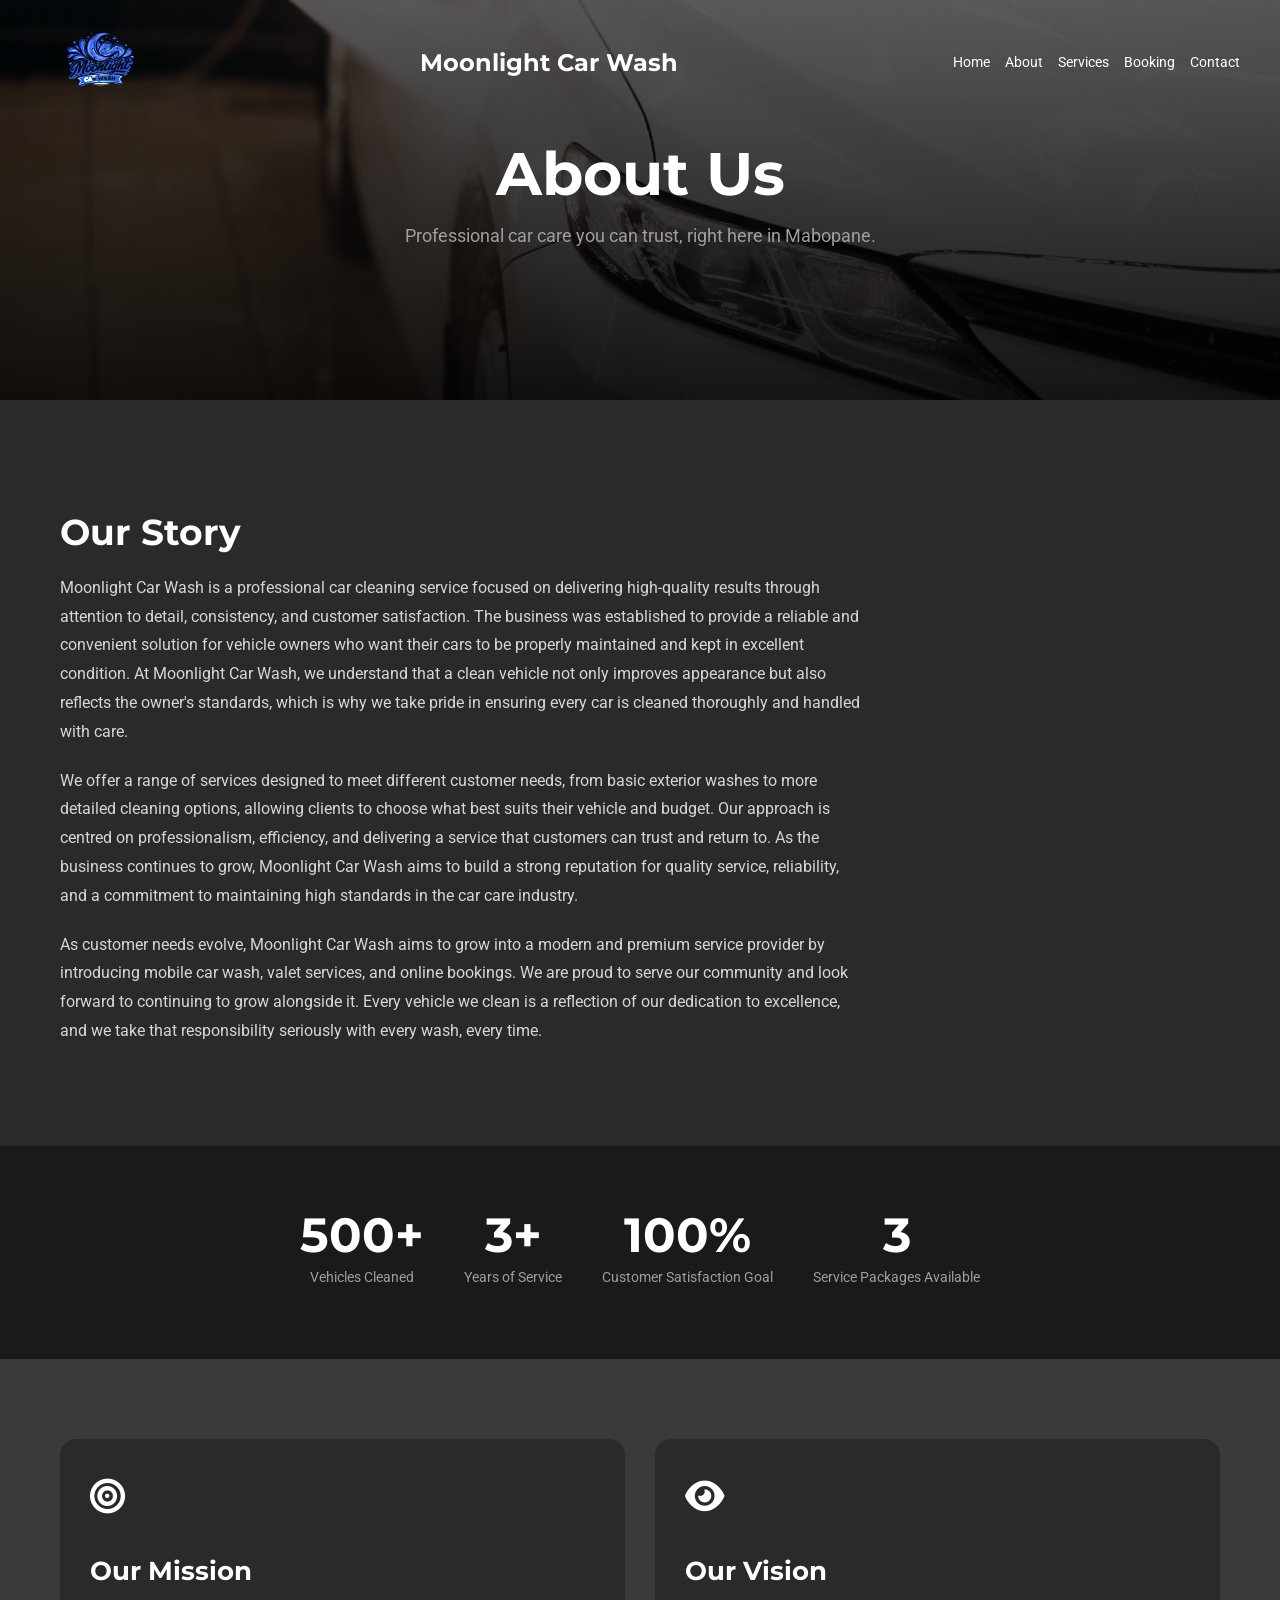
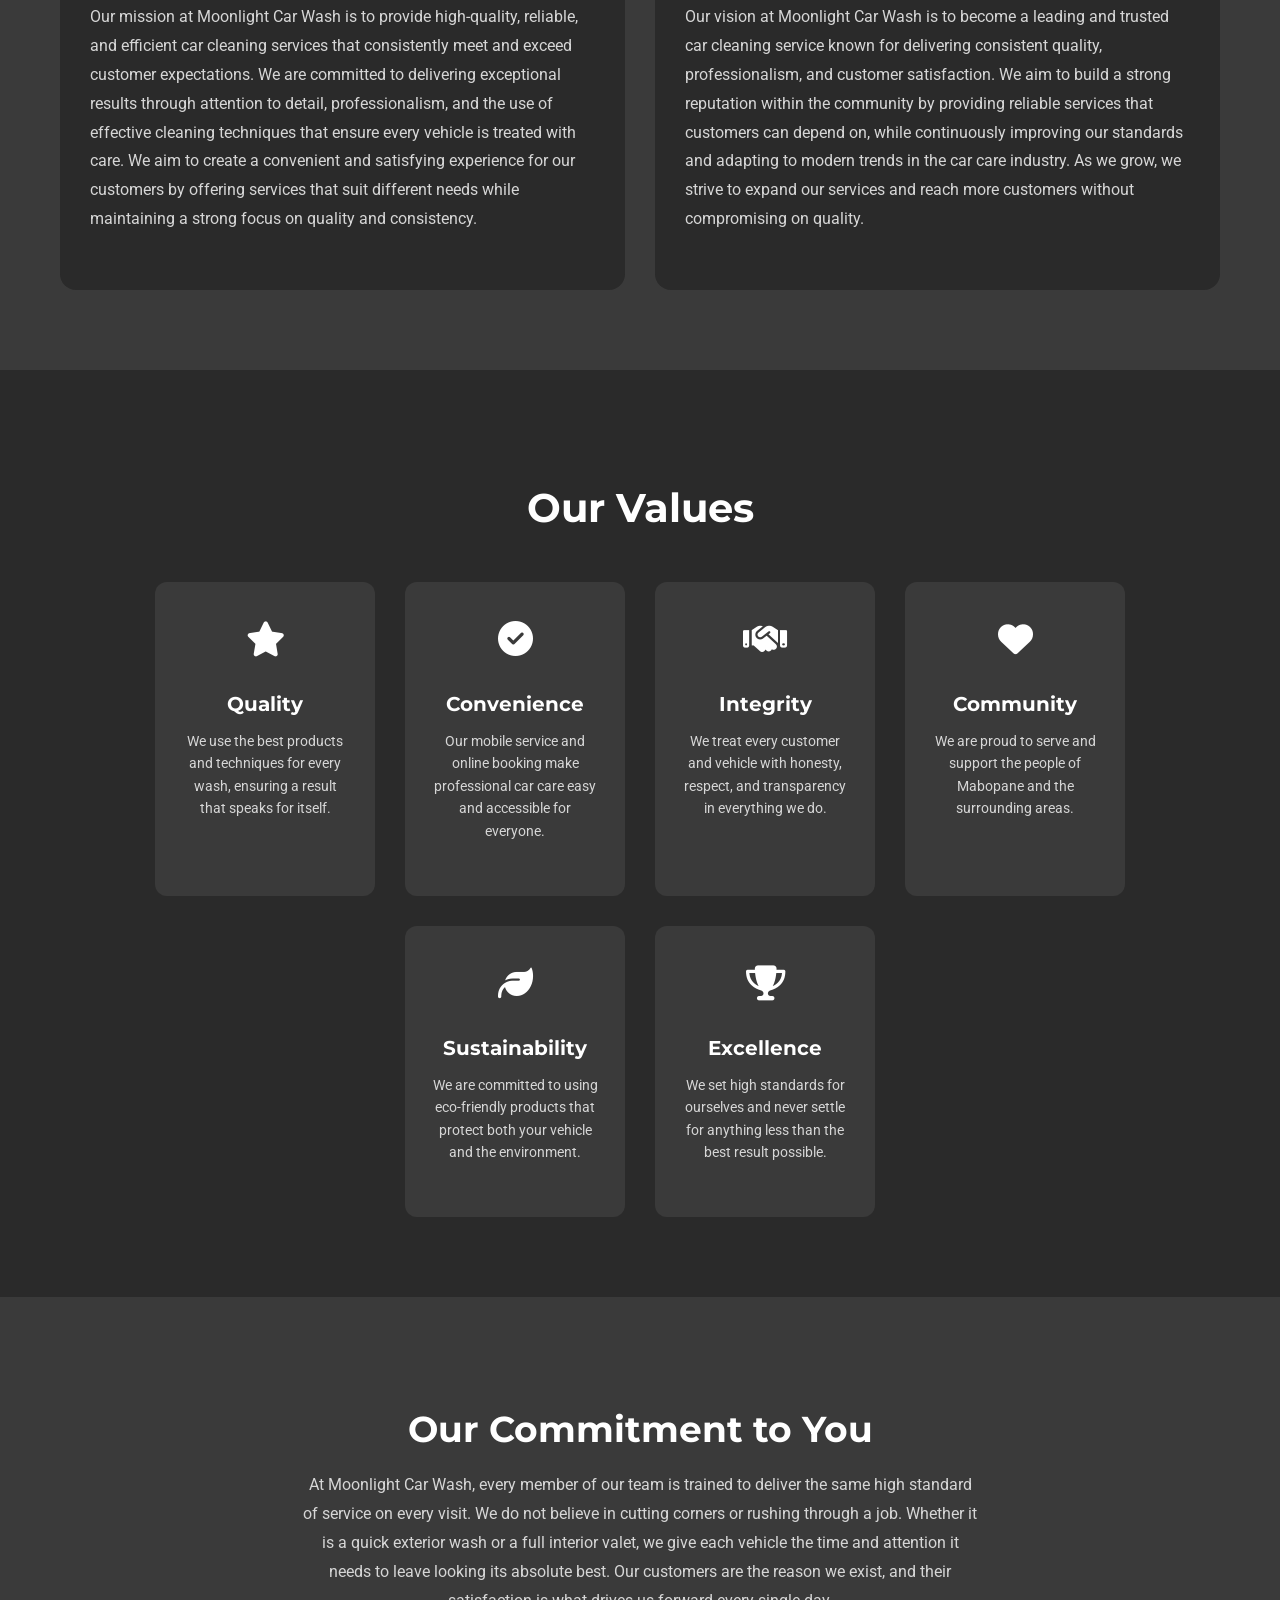
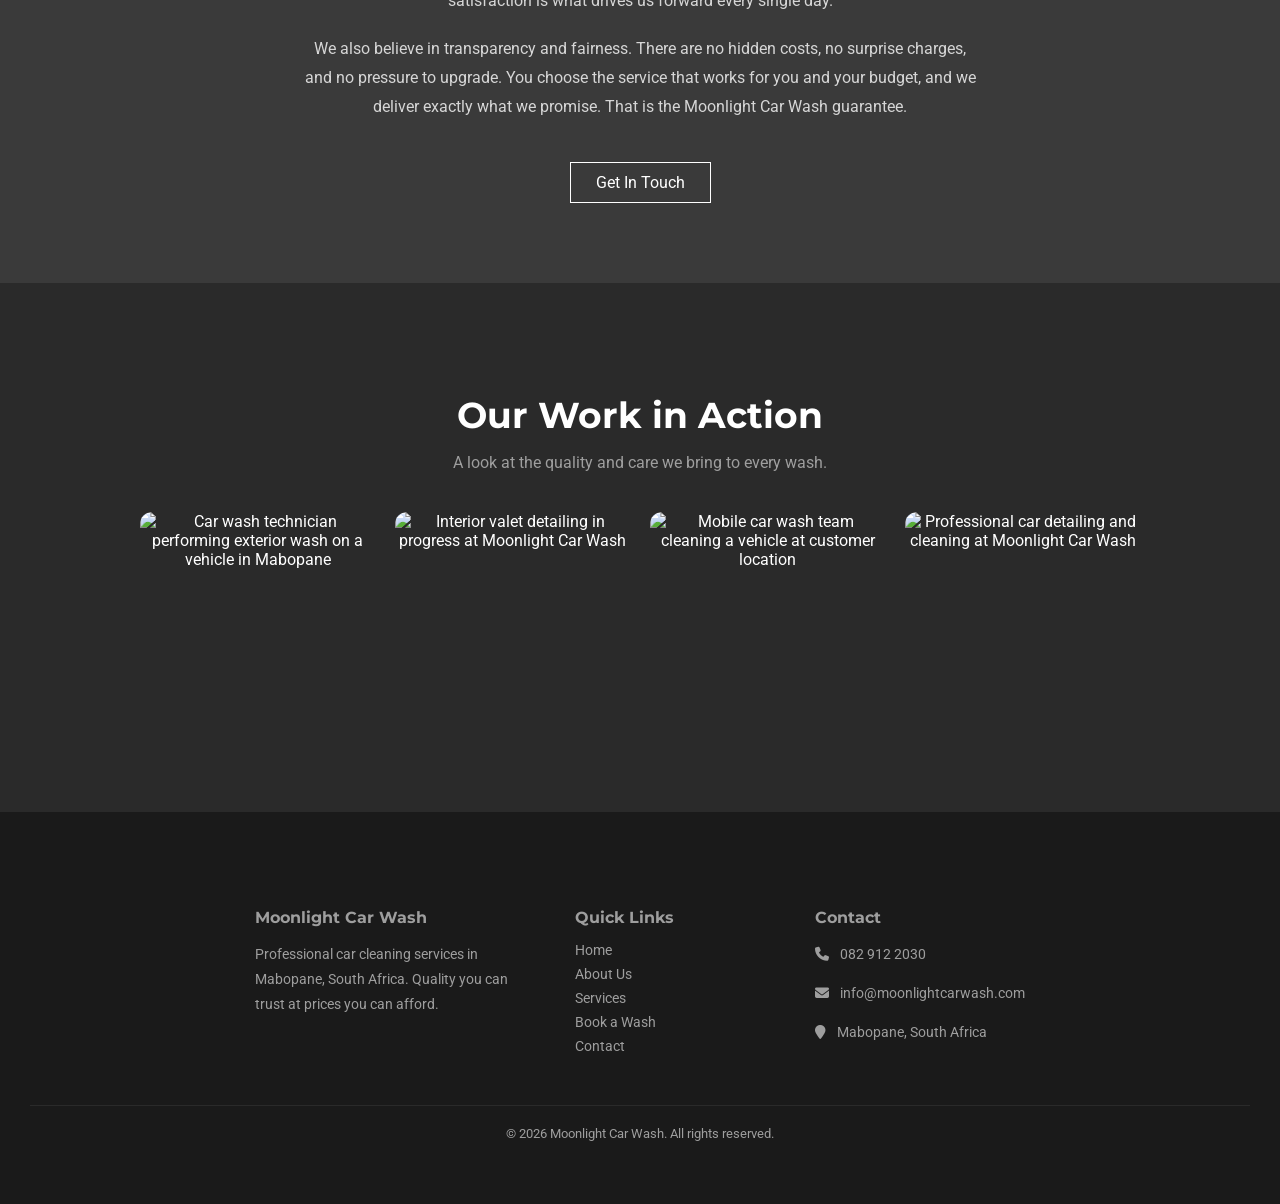
==== commit d126d0eb: "addede more content" ====
--- a/about.html
+++ b/about.html
@@ -5,9 +5,6 @@
     <meta name="viewport" content="width=device-width, initial-scale=1.0">
     <title>About Us | Moonlight Car Wash</title>
     <meta name="description" content="Learn about Moonlight Car Wash's mission, vision, and values. A trusted car cleaning service based in Mabopane, South Africa.">
-
-
-    <meta name="description" content="Moonlight Car Wash offers professional car cleaning services in Mabopane, including basic wash, valet service, and mobile car wash at affordable prices.">
     <meta name="keywords" content="car wash Mabopane, mobile car wash, valet service, car cleaning South Africa">
 
     <link rel="stylesheet" href="https://cdnjs.cloudflare.com/ajax/libs/font-awesome/6.5.0/css/all.min.css">
@@ -19,7 +16,7 @@
 
     <header>
         <div class="logo">
-            <img src="image/image-logo.png" style="width:120px; filter: brightness(3.5);" alt="logo">
+            <img src="image/image-logo.png" style="width:120px; filter: brightness(3.5);" alt="Moonlight Car Wash logo">
         </div>
         <h2>Moonlight Car Wash</h2>
 
@@ -39,79 +36,140 @@
     </header>
 
     <section class="about-hero">
-        <h1>About Us</h1>
+        <h1 class="fade-heading">About Us</h1>
         <p>Professional car care you can trust, right here in Mabopane.</p>
     </section>
 
     <section class="about-story">
         <div class="about-text">
-            <h2>Our Story</h2>
-            <p>Moonlight Car Wash is a professional car cleaning service focused on delivering high-quality results through attention to detail, consistency, and customer satisfaction. The business was established to provide a reliable and convenient solution for vehicle owners who want their cars to be properly maintained and kept in excellent condition.</p>
-            <p>We offer a range of services designed to meet different customer needs, from basic exterior washes to more detailed cleaning options. As the business continues to grow, Moonlight Car Wash aims to build a strong reputation for quality service, reliability, and a commitment to maintaining high standards in the car care industry.</p>
-            <p>As customer needs evolve, Moonlight Car Wash aims to grow into a modern and premium service provider by introducing mobile car wash, valet services, and online bookings. We are proud to serve our community and look forward to continuing to grow alongside it.</p>
+            <h2 class="fade-heading">Our Story</h2>
+            <p>Moonlight Car Wash is a professional car cleaning service focused on delivering high-quality results through attention to detail, consistency, and customer satisfaction. The business was established to provide a reliable and convenient solution for vehicle owners who want their cars to be properly maintained and kept in excellent condition. At Moonlight Car Wash, we understand that a clean vehicle not only improves appearance but also reflects the owner's standards, which is why we take pride in ensuring every car is cleaned thoroughly and handled with care.</p>
+            <p>We offer a range of services designed to meet different customer needs, from basic exterior washes to more detailed cleaning options, allowing clients to choose what best suits their vehicle and budget. Our approach is centred on professionalism, efficiency, and delivering a service that customers can trust and return to. As the business continues to grow, Moonlight Car Wash aims to build a strong reputation for quality service, reliability, and a commitment to maintaining high standards in the car care industry.</p>
+            <p>As customer needs evolve, Moonlight Car Wash aims to grow into a modern and premium service provider by introducing mobile car wash, valet services, and online bookings. We are proud to serve our community and look forward to continuing to grow alongside it. Every vehicle we clean is a reflection of our dedication to excellence, and we take that responsibility seriously with every wash, every time.</p>
+        </div>
+    </section>
+
+    <section class="about-stats">
+        <div class="stats-container">
+            <div class="stat-box">
+                <h2>500+</h2>
+                <p>Vehicles Cleaned</p>
+            </div>
+            <div class="stat-box">
+                <h2>3+</h2>
+                <p>Years of Service</p>
+            </div>
+            <div class="stat-box">
+                <h2>100%</h2>
+                <p>Customer Satisfaction Goal</p>
+            </div>
+            <div class="stat-box">
+                <h2>3</h2>
+                <p>Service Packages Available</p>
+            </div>
         </div>
     </section>
 
     <section class="about-cards">
         <div class="about-card">
             <i class="fa fa-bullseye"></i>
-            <h2>Our Mission</h2>
-            <p>To provide high-quality, reliable, and efficient car cleaning services that consistently meet and exceed customer expectations. We are committed to delivering exceptional results through attention to detail, professionalism, and effective cleaning techniques.</p>
+            <h2 class="fade-heading">Our Mission</h2>
+            <p>Our mission at Moonlight Car Wash is to provide high-quality, reliable, and efficient car cleaning services that consistently meet and exceed customer expectations. We are committed to delivering exceptional results through attention to detail, professionalism, and the use of effective cleaning techniques that ensure every vehicle is treated with care. We aim to create a convenient and satisfying experience for our customers by offering services that suit different needs while maintaining a strong focus on quality and consistency.</p>
         </div>
 
         <div class="about-card">
             <i class="fa fa-eye"></i>
-            <h2>Our Vision</h2>
-            <p>To become a leading and trusted car cleaning service known for delivering consistent quality, professionalism, and customer satisfaction. We aim to build a strong reputation within the community while continuously improving our standards.</p>
+            <h2 class="fade-heading">Our Vision</h2>
+            <p>Our vision at Moonlight Car Wash is to become a leading and trusted car cleaning service known for delivering consistent quality, professionalism, and customer satisfaction. We aim to build a strong reputation within the community by providing reliable services that customers can depend on, while continuously improving our standards and adapting to modern trends in the car care industry. As we grow, we strive to expand our services and reach more customers without compromising on quality.</p>
         </div>
     </section>
 
     <section class="about-values">
-        <h2>Our Values</h2>
+        <h2 class="fade-heading">Our Values</h2>
         <div class="values-container">
             <div class="value-box">
                 <i class="fa fa-star"></i>
                 <h3>Quality</h3>
-                <p>We use the best products and techniques for every wash.</p>
+                <p>We use the best products and techniques for every wash, ensuring a result that speaks for itself.</p>
             </div>
             <div class="value-box">
                 <i class="fa fa-check-circle"></i>
                 <h3>Convenience</h3>
-                <p>Our mobile service and online booking make car care easy.</p>
+                <p>Our mobile service and online booking make professional car care easy and accessible for everyone.</p>
             </div>
             <div class="value-box">
                 <i class="fa fa-handshake"></i>
                 <h3>Integrity</h3>
-                <p>We treat every customer and vehicle with honesty and respect.</p>
+                <p>We treat every customer and vehicle with honesty, respect, and transparency in everything we do.</p>
             </div>
             <div class="value-box">
                 <i class="fa fa-heart"></i>
                 <h3>Community</h3>
-                <p>We are proud to serve and support the people of Mabopane.</p>
+                <p>We are proud to serve and support the people of Mabopane and the surrounding areas.</p>
+            </div>
+            <div class="value-box">
+                <i class="fa fa-leaf"></i>
+                <h3>Sustainability</h3>
+                <p>We are committed to using eco-friendly products that protect both your vehicle and the environment.</p>
+            </div>
+            <div class="value-box">
+                <i class="fa fa-trophy"></i>
+                <h3>Excellence</h3>
+                <p>We set high standards for ourselves and never settle for anything less than the best result possible.</p>
             </div>
         </div>
     </section>
 
+    <section class="about-team">
+        <h2 class="fade-heading">Our Commitment to You</h2>
+        <p>At Moonlight Car Wash, every member of our team is trained to deliver the same high standard of service on every visit. We do not believe in cutting corners or rushing through a job. Whether it is a quick exterior wash or a full interior valet, we give each vehicle the time and attention it needs to leave looking its absolute best. Our customers are the reason we exist, and their satisfaction is what drives us forward every single day.</p>
+        <p>We also believe in transparency and fairness. There are no hidden costs, no surprise charges, and no pressure to upgrade. You choose the service that works for you and your budget, and we deliver exactly what we promise. That is the Moonlight Car Wash guarantee.</p>
+        <a href="contact.html" class="btn">Get In Touch</a>
+    </section>
+
     <section class="gallery-section">
-    <h2>Our Work in Action</h2>
-    <p>A look at the quality and care we bring to every wash.</p>
+        <h2 class="fade-heading">Our Work in Action</h2>
+        <p>A look at the quality and care we bring to every wash.</p>
 
-    <div class="gallery-grid">
-        <img src="image/carwash 1.jpg" alt="Car wash technician washing a vehicle exterior" class="gallery-img">
-        <img src="image/carwash 2.jpg" alt="Interior valet detailing in progress" class="gallery-img">
-        <img src="image/carwash 3.jpg" alt="Mobile car wash cleaning a vehicle on location" class="gallery-img">
-        <img src="image/carwash 6.jpg" alt="Car detailing station with cleaning tools" class="gallery-img">
+        <div class="gallery-grid">
+            <img src="image/carwash 1.jpg" alt="Car wash technician performing exterior wash on a vehicle in Mabopane" class="gallery-img">
+            <img src="image/carwash 2.jpg" alt="Interior valet detailing in progress at Moonlight Car Wash" class="gallery-img">
+            <img src="image/carwash 3.jpg" alt="Mobile car wash team cleaning a vehicle at customer location" class="gallery-img">
+            <img src="image/carwash 6.jpg" alt="Professional car detailing and cleaning at Moonlight Car Wash" class="gallery-img">
+        </div>
+    </section>
+
+    <div class="lightbox-overlay" id="lightbox">
+        <button class="lightbox-close" id="lightbox-close">&times;</button>
+        <img src="" alt="" id="lightbox-img">
     </div>
-</section>
 
-<div class="lightbox-overlay" id="lightbox">
-    <button class="lightbox-close" id="lightbox-close">&times;</button>
-    <img src="" alt="" id="lightbox-img">
-</div>
     <footer>
-        <p>&copy; 2026 Moonlight Car Wash. All rights reserved.</p>
+        <div class="footer-content">
+            <div class="footer-col">
+                <h3>Moonlight Car Wash</h3>
+                <p>Professional car cleaning services in Mabopane, South Africa. Quality you can trust at prices you can afford.</p>
+            </div>
+            <div class="footer-col">
+                <h3>Quick Links</h3>
+                <ul>
+                    <li><a href="index.html">Home</a></li>
+                    <li><a href="about.html">About Us</a></li>
+                    <li><a href="services.html">Services</a></li>
+                    <li><a href="booking.html">Book a Wash</a></li>
+                    <li><a href="contact.html">Contact</a></li>
+                </ul>
+            </div>
+            <div class="footer-col">
+                <h3>Contact</h3>
+                <p><i class="fa fa-phone"></i> 082 912 2030</p>
+                <p><i class="fa fa-envelope"></i> info@moonlightcarwash.com</p>
+                <p><i class="fa fa-map-marker"></i> Mabopane, South Africa</p>
+            </div>
+        </div>
+        <p class="footer-bottom">&copy; 2026 Moonlight Car Wash. All rights reserved.</p>
     </footer>
-     
+
     <script src="javascript/script.js"></script>
 
 </body>
--- a/css/style.css
+++ b/css/style.css
@@ -1140,3 +1140,396 @@
 .leaflet-popup-tip {
     background-color: #2a2a2a;
 }
+
+.fade-heading {
+    opacity: 0;
+    transform: translateY(60px);
+    transition: opacity 0.9s ease, transform 0.9s ease;
+}
+
+.fade-heading.visible {
+    opacity: 1;
+    transform: translateY(0);
+}
+
+a, button {
+    transition: color 0.3s ease, background-color 0.3s ease, transform 0.15s ease;
+}
+
+nav a {
+    position: relative;
+}
+
+nav a:hover {
+    color: #9e9e9e;
+}
+
+nav a:active {
+    transform: scale(0.96);
+}
+
+.btn:active {
+    transform: scale(0.96);
+}
+
+.tab-btn:active,
+.accordion-header:active,
+.modal-close:active,
+.lightbox-close:active {
+    transform: scale(0.95);
+}
+
+.social-icons a:active {
+    transform: scale(0.92);
+}
+
+a:focus-visible,
+button:focus-visible {
+    outline: 2px solid #ffffff;
+    outline-offset: 3px;
+}
+
+.faq-search {
+    max-width: 500px;
+    margin: 0 auto 40px;
+    position: relative;
+}
+
+.faq-search input {
+    width: 100%;
+    padding: 14px 45px 14px 20px;
+    background-color: #2a2a2a;
+    border: 1px solid #555;
+    border-radius: 30px;
+    color: #ffffff;
+    font-size: 14px;
+    font-family: 'Roboto', sans-serif;
+    outline: none;
+}
+
+.faq-search input:focus {
+    border-color: #ffffff;
+}
+
+.faq-search i {
+    position: absolute;
+    right: 20px;
+    top: 50%;
+    transform: translateY(-50%);
+    color: #9e9e9e;
+}
+
+.no-results {
+    text-align: center;
+    color: #9e9e9e;
+    display: none;
+}
+
+.about-intro {
+    padding: 80px 60px;
+    background-color: #2a2a2a;
+    display: flex;
+    gap: 60px;
+    align-items: center;
+    flex-wrap: wrap;
+}
+
+.about-intro-image {
+    flex: 1;
+    min-width: 280px;
+}
+
+.about-intro-image img {
+    width: 100%;
+    height: 350px;
+    object-fit: cover;
+    border-radius: 16px;
+}
+
+.about-intro-content {
+    flex: 1;
+    min-width: 280px;
+}
+
+.about-intro-content h2 {
+    font-size: 36px;
+    margin-bottom: 20px;
+}
+
+.about-intro-content p {
+    color: #d6d6d6;
+    line-height: 1.8;
+    margin-bottom: 20px;
+}
+
+.testimonial-box img {
+    width: 100%;
+    height: 180px;
+    object-fit: cover;
+    border-radius: 12px;
+    margin-bottom: 20px;
+}
+
+@media (max-width: 768px) {
+    .about-intro {
+        flex-direction: column;
+        padding: 60px 20px;
+    }
+}
+
+.testimonials {
+    padding: 80px 60px;
+    background-color: #2a2a2a;
+    text-align: center;
+}
+
+.testimonials h2 {
+    font-size: 36px;
+    margin-bottom: 10px;
+}
+
+.testimonials > p {
+    color: #9e9e9e;
+    margin-bottom: 50px;
+}
+
+.testimonial-container {
+    display: flex;
+    gap: 30px;
+    justify-content: center;
+    flex-wrap: wrap;
+}
+
+.testimonial-box {
+    background-color: #3a3a3a;
+    border-radius: 16px;
+    padding: 30px;
+    max-width: 300px;
+    text-align: left;
+}
+
+.testimonial-box i {
+    font-size: 24px;
+    color: #9e9e9e;
+    margin-bottom: 15px;
+    display: block;
+}
+
+.testimonial-box p {
+    color: #d6d6d6;
+    line-height: 1.8;
+    font-style: italic;
+    margin-bottom: 15px;
+}
+
+.testimonial-box h4 {
+    color: #ffffff;
+    font-size: 14px;
+    font-family: 'Montserrat', sans-serif;
+}
+
+.cta-section {
+    padding: 80px 60px;
+    background-color: #1a1a1a;
+    text-align: center;
+}
+
+.cta-section h2 {
+    font-size: 36px;
+    margin-bottom: 15px;
+}
+
+.cta-section p {
+    color: #9e9e9e;
+    margin-bottom: 30px;
+    font-size: 16px;
+}
+
+.footer-content {
+    display: flex;
+    gap: 40px;
+    justify-content: center;
+    flex-wrap: wrap;
+    padding: 50px 60px 30px;
+    text-align: left;
+}
+
+.footer-col {
+    min-width: 200px;
+    max-width: 280px;
+}
+
+.footer-col h3 {
+    font-size: 16px;
+    margin-bottom: 15px;
+    font-family: 'Montserrat', sans-serif;
+}
+
+.footer-col p {
+    color: #9e9e9e;
+    font-size: 14px;
+    line-height: 1.8;
+}
+
+.footer-col ul {
+    list-style: none;
+    padding: 0;
+    margin: 0;
+}
+
+.footer-col ul li {
+    margin-bottom: 8px;
+}
+
+.footer-col ul li a {
+    color: #9e9e9e;
+    text-decoration: none;
+    font-size: 14px;
+    transition: color 0.3s;
+}
+
+.footer-col ul li a:hover {
+    color: #ffffff;
+}
+
+.footer-col i {
+    margin-right: 8px;
+    color: #9e9e9e;
+}
+
+.footer-bottom {
+    text-align: center;
+    padding: 20px;
+    border-top: 1px solid #2a2a2a;
+    color: #9e9e9e;
+    font-size: 13px;
+}
+
+.why-box h3 {
+    font-size: 16px;
+    margin: 10px 0 8px;
+    color: #ffffff;
+}
+
+@media (max-width: 768px) {
+    .testimonials,
+    .cta-section {
+        padding: 60px 20px;
+    }
+
+    .footer-content {
+        flex-direction: column;
+        align-items: center;
+        padding: 40px 20px 20px;
+        text-align: center;
+    }
+}
+
+.about-stats {
+    padding: 60px;
+    background-color: #1a1a1a;
+}
+
+.stats-container {
+    display: flex;
+    justify-content: center;
+    gap: 40px;
+    flex-wrap: wrap;
+    text-align: center;
+}
+
+.stat-box h2 {
+    font-size: 48px;
+    margin: 0;
+    color: #ffffff;
+}
+
+.stat-box p {
+    color: #9e9e9e;
+    font-size: 14px;
+    margin-top: 5px;
+}
+
+.about-team {
+    padding: 80px 60px;
+    background-color: #3a3a3a;
+    max-width: 800px;
+    margin: 0 auto;
+    text-align: center;
+}
+
+.about-team h2 {
+    font-size: 36px;
+    margin-bottom: 20px;
+}
+
+.about-team p {
+    color: #d6d6d6;
+    line-height: 1.8;
+    margin-bottom: 20px;
+}
+
+@media (max-width: 768px) {
+    .about-stats {
+        padding: 40px 20px;
+    }
+
+    .about-team {
+        padding: 60px 20px;
+    }
+}
+
+.services-why {
+    padding: 80px 60px;
+    background-color: #2a2a2a;
+    text-align: center;
+}
+
+.services-why h2 {
+    font-size: 36px;
+    margin-bottom: 50px;
+}
+
+.services-why-container {
+    display: flex;
+    justify-content: center;
+    gap: 30px;
+    flex-wrap: wrap;
+}
+
+.services-why-box {
+    background-color: #3a3a3a;
+    border-radius: 12px;
+    padding: 30px 20px;
+    width: 220px;
+    text-align: center;
+}
+
+.services-why-box i {
+    font-size: 30px;
+    margin-bottom: 15px;
+    color: #ffffff;
+}
+
+.services-why-box h3 {
+    font-size: 16px;
+    margin-bottom: 10px;
+}
+
+.services-why-box p {
+    color: #d6d6d6;
+    font-size: 14px;
+    line-height: 1.6;
+}
+
+.additional-box h3 {
+    font-size: 16px;
+    margin: 10px 0 8px;
+    color: #ffffff;
+}
+
+@media (max-width: 768px) {
+    .services-why {
+        padding: 60px 20px;
+    }
+}
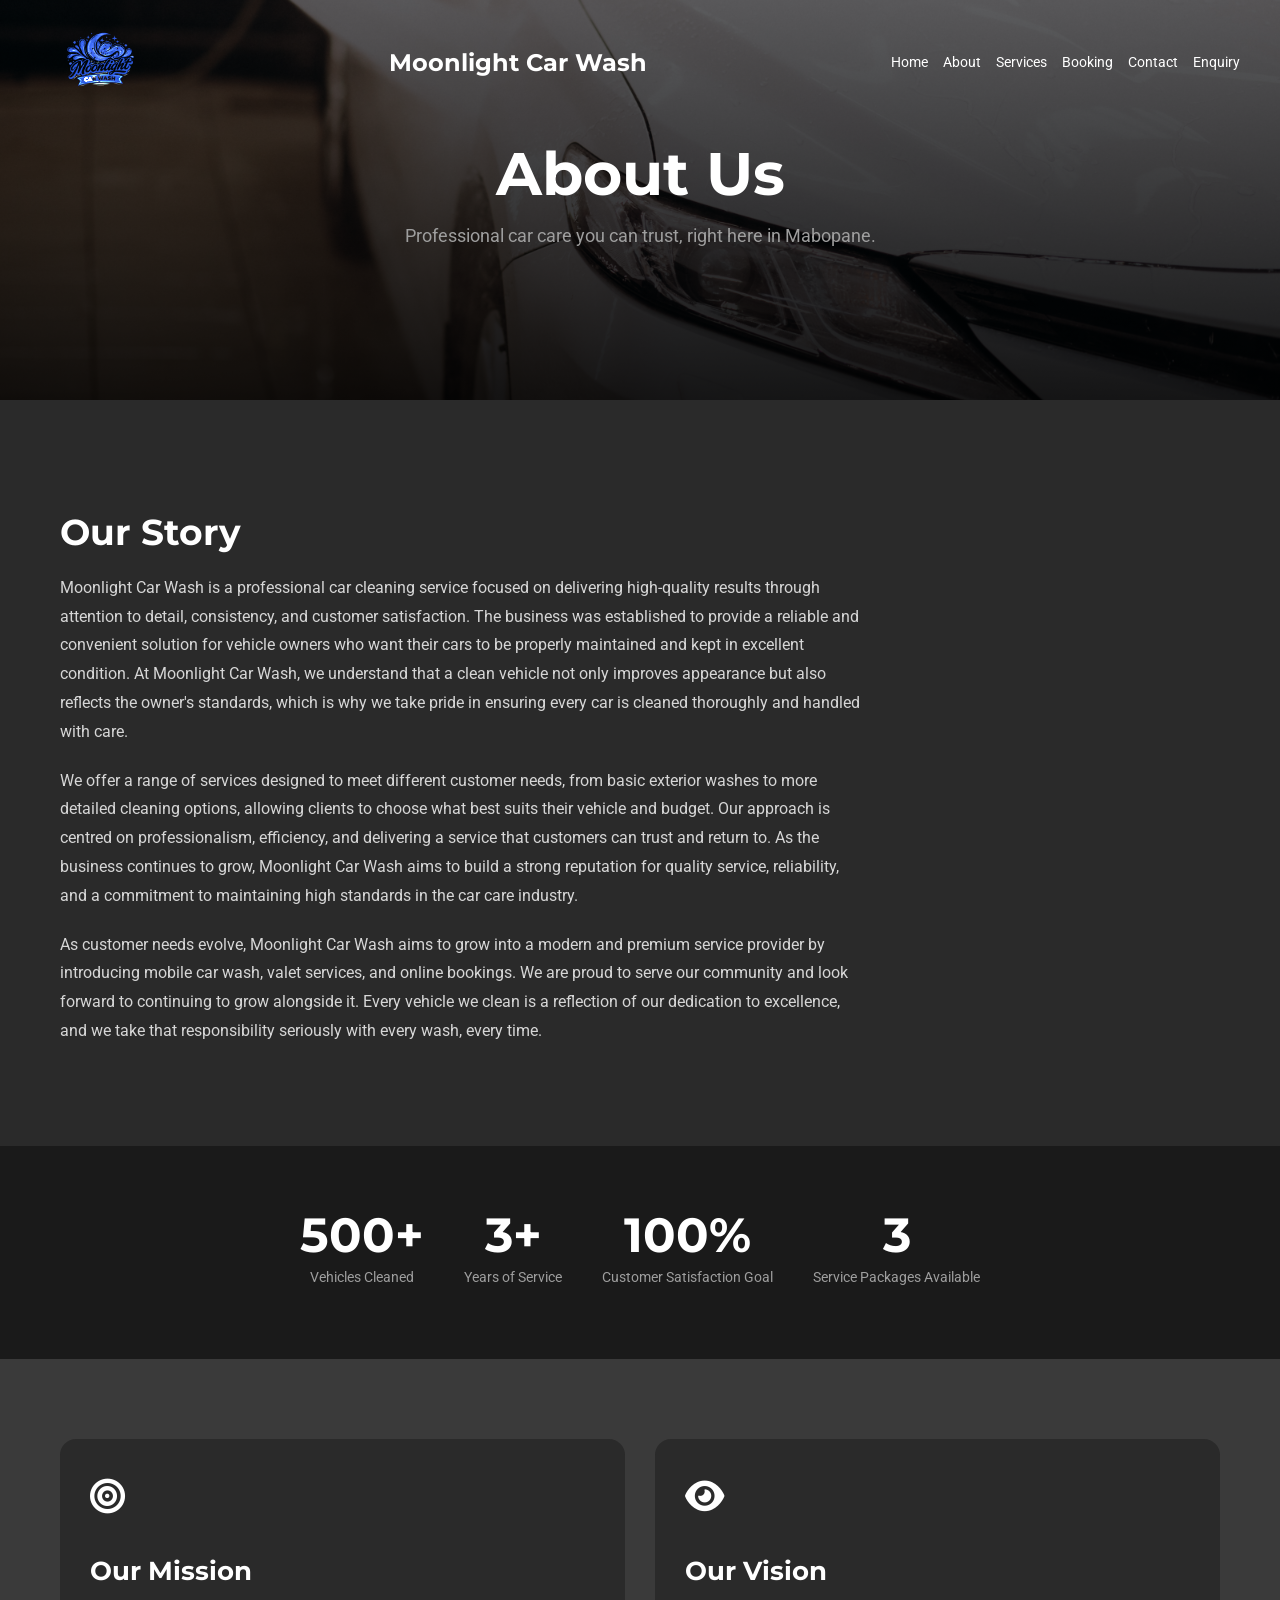
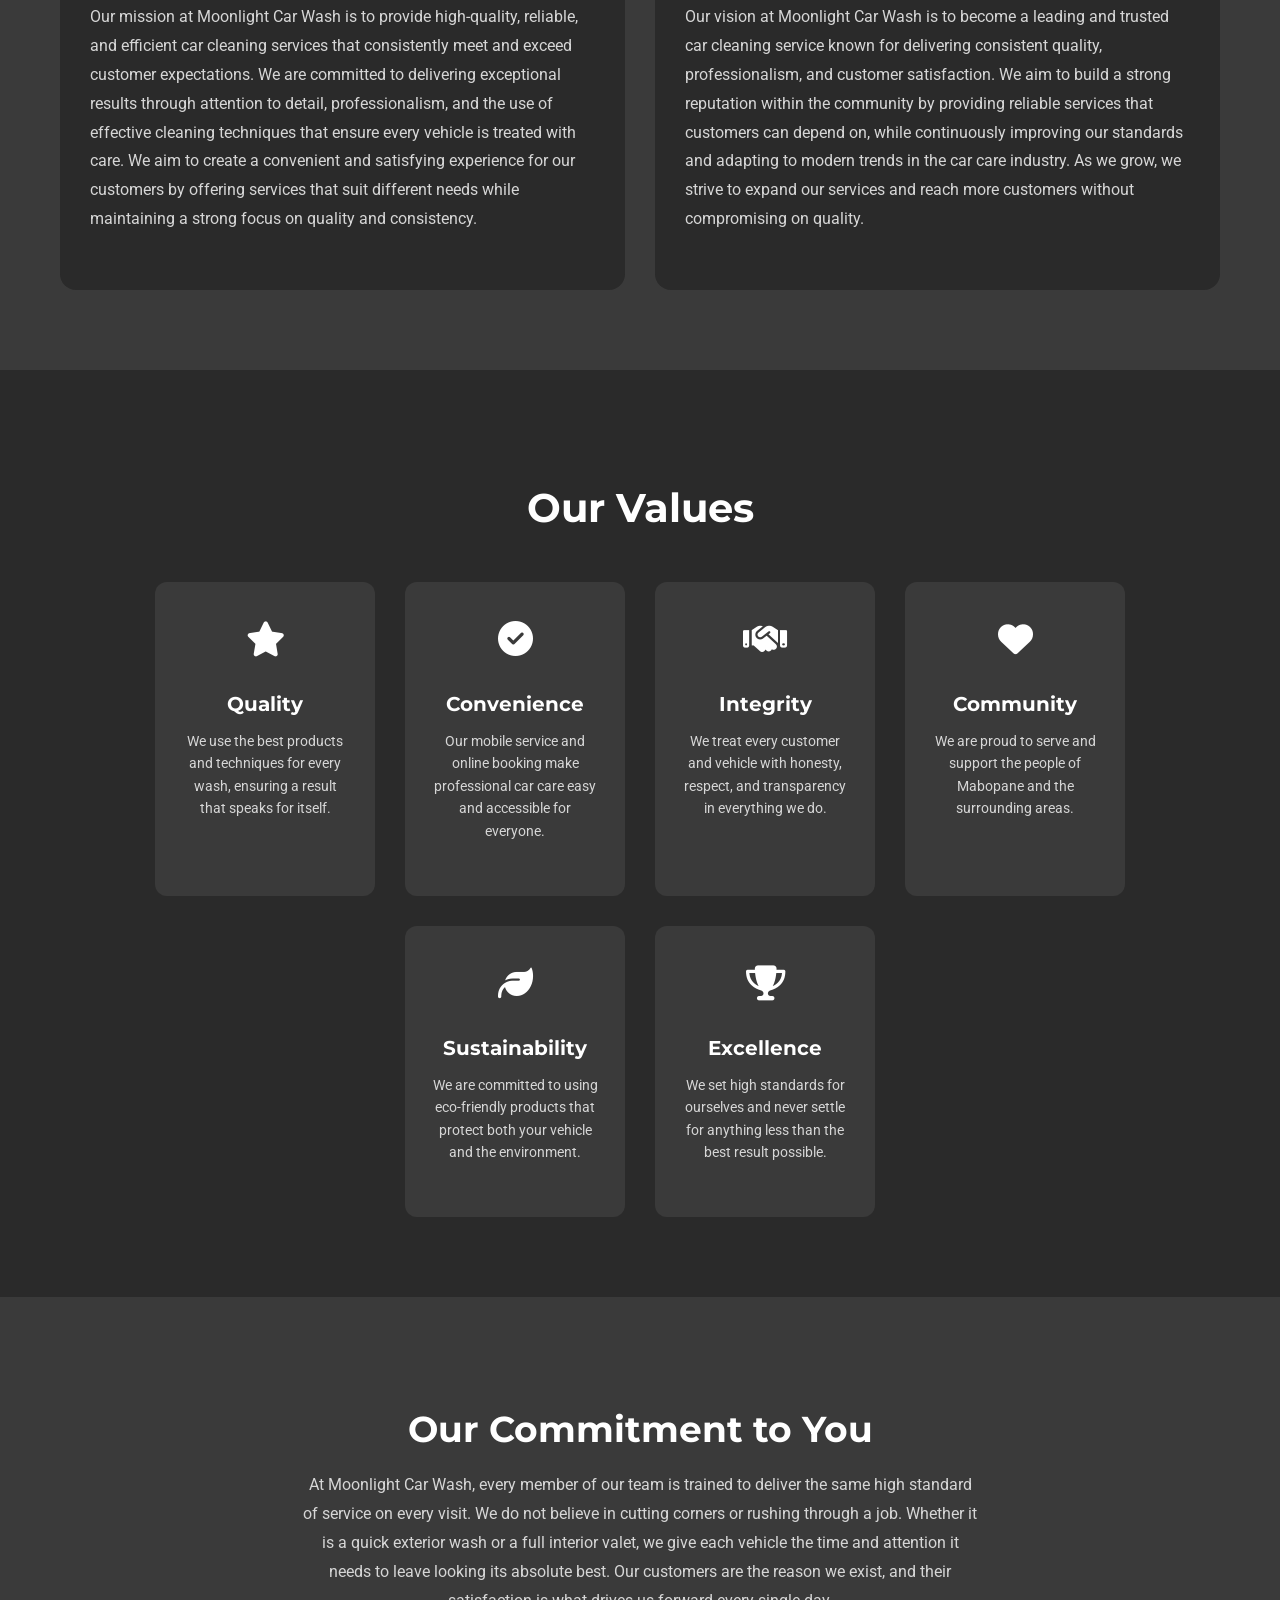
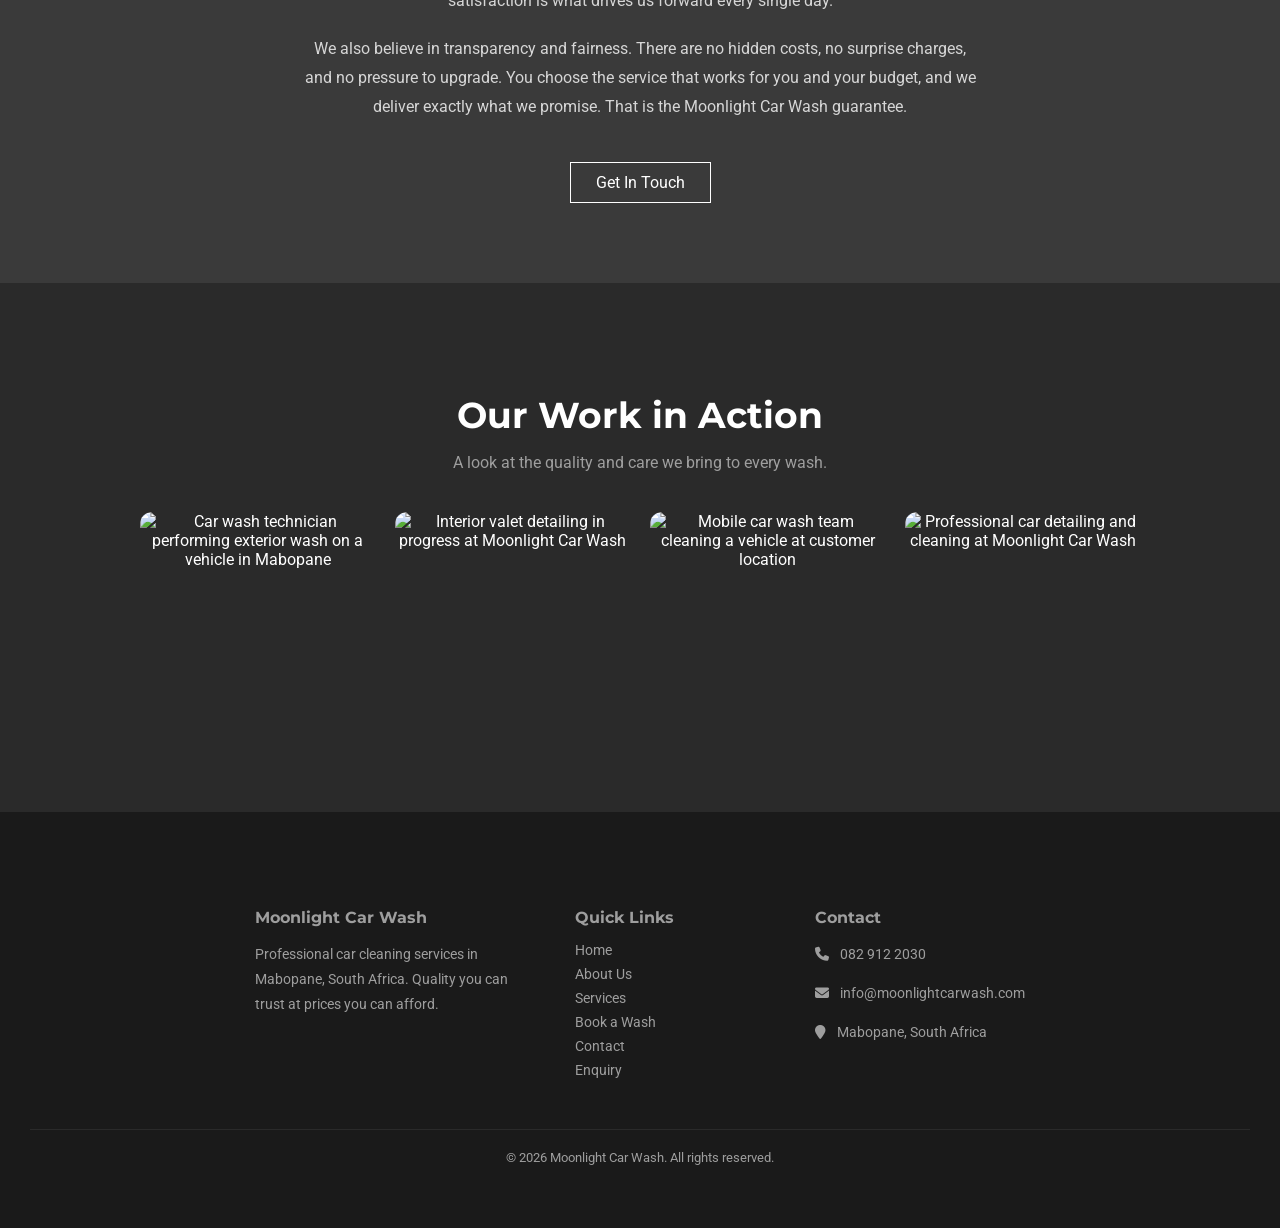
==== commit 6a9add1d: "added enquiry html" ====
--- a/about.html
+++ b/about.html
@@ -32,6 +32,7 @@
             <a href="services.html">Services</a>
             <a href="booking.html">Booking</a>
             <a href="contact.html">Contact</a>
+            <a href="enquiry.html">Enquiry</a>
         </nav>
     </header>
 
@@ -158,6 +159,7 @@
                     <li><a href="services.html">Services</a></li>
                     <li><a href="booking.html">Book a Wash</a></li>
                     <li><a href="contact.html">Contact</a></li>
+                    <li><a href="enquiry.html">Enquiry</a></li>
                 </ul>
             </div>
             <div class="footer-col">
--- a/css/style.css
+++ b/css/style.css
@@ -1532,4 +1532,22 @@
     .services-why {
         padding: 60px 20px;
     }
+}
+
+.enquiry-response {
+    margin-top: 30px;
+    background-color: #3a3a3a;
+    border-radius: 12px;
+    padding: 30px;
+    border-left: 4px solid #ffffff;
+}
+
+.enquiry-response h3 {
+    font-size: 20px;
+    margin-bottom: 10px;
+}
+
+.enquiry-response p {
+    color: #d6d6d6;
+    line-height: 1.8;
 }
